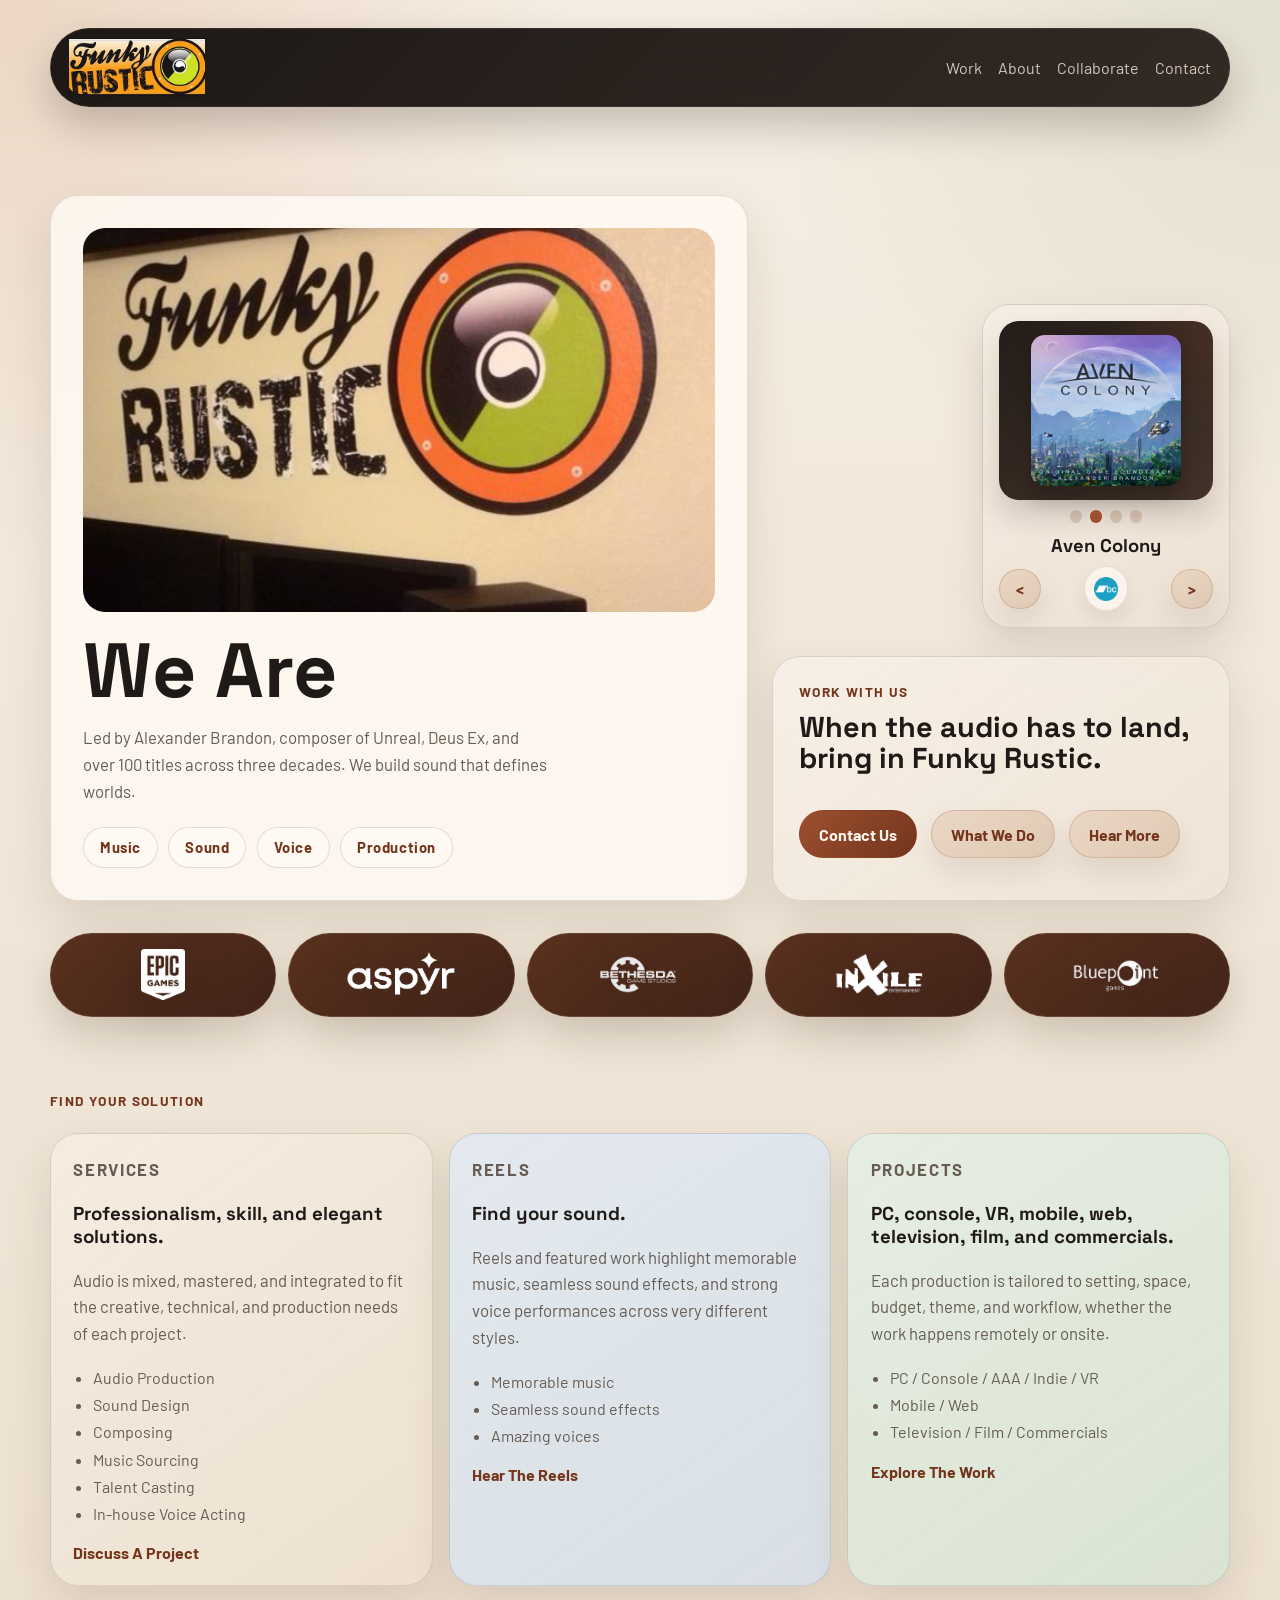
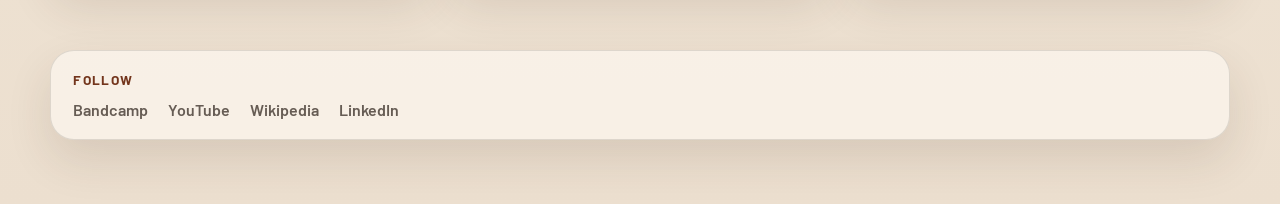
==== index.html @ f5f07263 "Fixes & 404 Page" ====
<!DOCTYPE html>
<html lang="en">
  <head>
    <meta charset="UTF-8" />
    <meta name="viewport" content="width=device-width, initial-scale=1.0" />
    <meta
      name="description"
      content="Funky Rustic provides music, voice over and sound design for video games, television, and film, with a track record of multi-million selling projects such as Unreal, Deus Ex, the Wasteland series and ground breaking VR titles such as Job Simulator, under the direction of CEO Alexander Brandon. Funky Rustic: Lasting Sound."
    />
    <meta property="og:title" content="Funky Rustic | Alex Brandon" />
    <meta
      property="og:description"
      content="Funky Rustic provides music, voice over and sound design for video games, television, and film, with a track record of multi-million selling projects such as Unreal, Deus Ex, the Wasteland series and ground breaking VR titles such as Job Simulator, under the direction of CEO Alexander Brandon. Funky Rustic: Lasting Sound."
    />
    <meta property="og:type" content="website" />
    <meta name="twitter:card" content="summary" />
    <meta name="twitter:title" content="Funky Rustic | Alex Brandon" />
    <meta
      name="twitter:description"
      content="Funky Rustic provides music, voice over and sound design for video games, television, and film, with a track record of multi-million selling projects such as Unreal, Deus Ex, the Wasteland series and ground breaking VR titles such as Job Simulator, under the direction of CEO Alexander Brandon. Funky Rustic: Lasting Sound."
    />
    <link rel="icon" type="image/png" href="assets/branding/FunkyRustic_Icon.png" />
    <title>Funky Rustic | Alex Brandon</title>
    <link rel="preconnect" href="https://fonts.googleapis.com" />
    <link rel="preconnect" href="https://fonts.gstatic.com" crossorigin />
    <link
      href="https://fonts.googleapis.com/css2?family=Barlow:opsz,wght@9..144,400;9..144,500;9..144,600;9..144,700&family=Space+Grotesk:wght@500;700&display=swap"
      rel="stylesheet"
    />
    <link rel="stylesheet" href="styles.css?v=20260329-1" />
  </head>
  <body>
    <div class="site-shell">
      <header class="site-header">
        <a class="brand" href="index.html" aria-label="Funky Rustic home">
          <img
            class="brand-mark"
            src="assets/branding/Funky Rustic_large_noborder2.png.avif"
            alt="Funky Rustic logo"
          />
        </a>
        <nav class="site-nav" aria-label="Primary">
          <a href="work.html">Work</a>
          <a href="about.html">About</a>
          <a href="collaborate.html">Collaborate</a>
          <a href="contact.html">Contact</a>
        </nav>
      </header>

      <main>
        <section class="hero hero-home">
          <div class="hero-copy">
            <img
              class="hero-intro-image"
              src="assets/AlexPhoto_StudioWallLogo.jpg"
              alt="Funky Rustic studio with logo on the wall"
            />
            <h1>
              We Are
              <span class="hero-cycle" aria-label="Sound, Music, Voice">
                <span class="hero-cycle-word hero-cycle-sound">Sound</span>
                <span class="hero-cycle-word hero-cycle-music">Music</span>
                <span class="hero-cycle-word hero-cycle-voice">Voice</span>
              </span>
            </h1>
            <p class="hero-text">
              Led by Alexander Brandon, composer of Unreal, Deus Ex, and over
              100 titles across three decades. We build sound that defines
              worlds.
            </p>
            <div class="hero-pill-row" aria-label="Core capabilities">
              <span class="hero-pill">Music</span>
              <span class="hero-pill">Sound</span>
              <span class="hero-pill">Voice</span>
              <span class="hero-pill">Production</span>
            </div>
          </div>

          <aside class="hero-side-column" aria-label="Work with Funky Rustic">
            <article class="hero-card album-carousel album-carousel-home" data-album-carousel>
              <div class="album-carousel-stage">
                <div class="album-slide is-active" data-album-slide>
                  <div class="album-widget-media">
                    <a
                      class="album-cover-shell"
                      href="#"
                      target="_blank"
                      rel="noreferrer"
                      aria-label="Open album on Bandcamp"
                      data-album-image-link
                    >
                      <img class="album-cover" src="" alt="" data-album-image />
                    </a>
                    <div class="album-dots" aria-label="Album positions" data-album-dots></div>
                  </div>
                  <div class="album-meta">
                    <h2 id="album-spotlight-title" data-album-title>Loading album...</h2>
                    <div class="album-carousel-actions">
                      <button class="button button-secondary album-carousel-nav" type="button" data-album-prev>
                        &lt;
                      </button>
                      <a
                        class="album-link-icon"
                        href="#"
                        target="_blank"
                        rel="noreferrer"
                        aria-label="Open album on Bandcamp"
                        title="Bandcamp"
                        data-album-link
                      >
                        <img src="assets/linklogos/bandcamp_circle_128.png" alt="" />
                      </a>
                      <button class="button button-secondary album-carousel-nav" type="button" data-album-next>
                        &gt;
                      </button>
                    </div>
                  </div>
                </div>
              </div>
              <p class="album-carousel-fallback" data-album-fallback hidden>
                Album spotlight is temporarily unavailable. Visit
                <a href="https://alexanderbrandon.bandcamp.com/" target="_blank" rel="noreferrer">Bandcamp</a>
                to hear more.
              </p>
              <noscript>
                <style>
                  .album-carousel-stage {
                    display: none;
                  }
                </style>
                <p class="album-carousel-fallback album-carousel-fallback-visible">
                  Album spotlight requires JavaScript. Visit
                  <a href="https://alexanderbrandon.bandcamp.com/" target="_blank" rel="noreferrer">Bandcamp</a>
                  to hear more.
                </p>
              </noscript>
            </article>

            <article class="hero-card hero-card-spotlight">
              <p class="card-label">Work With Us</p>
              <h2>When the audio has to land, bring in Funky Rustic.</h2>

              <div class="hero-actions hero-actions-top">
                <a class="button button-primary" href="contact.html">Contact Us</a>
                <a class="button button-secondary" href="collaborate.html">What We Do</a>
                <a class="button button-secondary" href="work.html">Hear More</a>
                <a class="button button-mobile-accent button-mobile-only" href="about.html">Meet Alex</a>
              </div>
            </article>
          </aside>
        </section>

        <section class="proof-section" aria-label="Selected company credits">
          <div class="proof-strip proof-strip-logos proof-strip-logos-selected">
            <a class="proof-logo-card" href="work.html#company-credits" aria-label="Epic related credits">
              <img class="proof-logo proof-logo-standard" src="assets/companylogos/logo_epic.png" alt="Epic Games logo" />
            </a>
            <a class="proof-logo-card" href="work.html#company-credits" aria-label="Aspyr related credits">
              <img class="proof-logo proof-logo-standard" src="assets/companylogos/logo_aspyr.png" alt="Aspyr logo" />
            </a>
            <a class="proof-logo-card" href="work.html#company-credits" aria-label="Bethesda related credits">
              <img class="proof-logo proof-logo-standard" src="assets/companylogos/logo_bethesda.avif" alt="Bethesda logo" />
            </a>
            <a class="proof-logo-card" href="work.html#company-credits" aria-label="inXile related credits">
              <img class="proof-logo proof-logo-compact" src="assets/companylogos/logo_inxile.png.avif" alt="inXile Entertainment logo" />
            </a>
            <a class="proof-logo-card" href="work.html#company-credits" aria-label="Bluepoint related credits">
              <img class="proof-logo proof-logo-wide" src="assets/companylogos/logo_bluepoint.png.avif" alt="Bluepoint Games logo" />
            </a>
          </div>
        </section>

        <section class="section path-section">
          <div class="section-heading">
            <p class="eyebrow">Find Your Solution</p>
          </div>

          <div class="path-grid">
            <article class="path-card path-card-home path-card-home-amber">
              <p class="path-label">Services</p>
              <h3>Professionalism, skill, and elegant solutions.</h3>
              <p>
                Audio is mixed, mastered, and integrated to fit the creative,
                technical, and production needs of each project.
              </p>
              <ul class="mini-list">
                <li>Audio Production</li>
                <li>Sound Design</li>
                <li>Composing</li>
                <li>Music Sourcing</li>
                <li>Talent Casting</li>
                <li>In-house Voice Acting</li>
              </ul>
              <a href="contact.html">Discuss A Project</a>
            </article>

            <article class="path-card path-card-home path-card-home-slate">
              <p class="path-label">Reels</p>
              <h3>Find your sound.</h3>
              <p>
                Reels and featured work highlight memorable music, seamless sound
                effects, and strong voice performances across very different styles.
              </p>
              <ul class="mini-list">
                <li>Memorable music</li>
                <li>Seamless sound effects</li>
                <li>Amazing voices</li>
              </ul>
              <a href="work.html">Hear The Reels</a>
            </article>

            <article class="path-card path-card-home path-card-home-olive">
              <p class="path-label">Projects</p>
              <h3>PC, console, VR, mobile, web, television, film, and commercials.</h3>
              <p>
                Each production is tailored to setting, space, budget, theme,
                and workflow, whether the work happens remotely or onsite.
              </p>
              <ul class="mini-list">
                <li>PC / Console / AAA / Indie / VR</li>
                <li>Mobile / Web</li>
                <li>Television / Film / Commercials</li>
              </ul>
              <a href="work.html">Explore The Work</a>
            </article>
          </div>
        </section>
      </main>

      <footer class="site-footer">
        <div class="footer-block">
          <p class="eyebrow">Follow</p>
          <div class="footer-links">
            <a href="https://alexanderbrandon.bandcamp.com/" target="_blank" rel="noreferrer">Bandcamp</a>
            <a href="https://www.youtube.com/@AlexCBrandon/videos" target="_blank" rel="noreferrer">YouTube</a>
            <a href="https://en.wikipedia.org/wiki/Alexander_Brandon" target="_blank" rel="noreferrer">Wikipedia</a>
            <a href="https://www.linkedin.com/in/alexander-brandon-b84272/" target="_blank" rel="noreferrer">LinkedIn</a>
          </div>
        </div>
      </footer>
    </div>
    <script src="script.js?v=20260329-1"></script>
  </body>
</html>
---- styles.css ----
:root {
  --bg: #f4ecdf;
  --surface: rgba(255, 250, 244, 0.8);
  --surface-strong: #fffaf4;
  --text: #1f1a17;
  --muted: #665c54;
  --accent: #9d4f2f;
  --accent-dark: #73351c;
  --line: rgba(31, 26, 23, 0.12);
  --shadow: 0 20px 45px rgba(68, 39, 24, 0.12);
}

* {
  box-sizing: border-box;
}

html {
  scroll-behavior: smooth;
}

body {
  margin: 0;
  font-family: "Barlow", sans-serif;
  color: var(--text);
  background:
    radial-gradient(circle at top left, rgba(199, 109, 59, 0.18), transparent 26%),
    radial-gradient(circle at top right, rgba(126, 146, 96, 0.15), transparent 24%),
    linear-gradient(180deg, #f5eee3 0%, #f0e6d7 52%, #ecdfcf 100%);
}

a {
  color: inherit;
  text-decoration: none;
}

button,
input,
select,
textarea {
  font: inherit;
}

.site-shell {
  width: min(1180px, calc(100% - 2rem));
  margin: 0 auto;
  padding: 1rem 0 4rem;
}

.site-header {
  position: sticky;
  top: 0;
  z-index: 10;
  display: flex;
  justify-content: space-between;
  align-items: center;
  gap: 1rem;
  padding: 0.55rem 1.1rem;
  margin-top: 0.75rem;
  border: 1px solid rgba(255, 244, 230, 0.08);
  border-radius: 999px;
  background:
    linear-gradient(135deg, rgba(20, 16, 14, 0.96), rgba(39, 29, 24, 0.94));
  backdrop-filter: blur(18px);
  box-shadow: 0 18px 40px rgba(22, 13, 9, 0.22);
}

.brand,
.hero h1,
.section-heading h2,
.path-card h3,
.info-card h3,
.work-card h3,
.hero-card h2 {
  font-family: "Space Grotesk", sans-serif;
}

.brand {
  display: inline-flex;
  align-items: center;
  justify-content: center;
  width: 8.5rem;
  height: 3.7rem;
  overflow: hidden;
}

.brand-mark {
  width: 100%;
  height: 100%;
  object-fit: contain;
  transform: scale(1.02);
  transform-origin: center;
  filter: drop-shadow(0 8px 16px rgba(0, 0, 0, 0.28));
}

.site-nav {
  display: flex;
  flex-wrap: wrap;
  gap: 1rem;
  color: rgba(255, 244, 230, 0.78);
}

.site-nav a:hover,
.path-card a:hover {
  color: #fff4e6;
}

.hero {
  display: grid;
  grid-template-columns: 1.45fr 0.95fr;
  gap: 1.5rem;
  padding: 5.5rem 0 2rem;
  align-items: end;
}

.hero-home {
  min-height: 68vh;
}

.hero-side-column {
  display: grid;
  gap: 1.75rem;
  align-content: start;
  justify-items: end;
}

.hero-copy,
.hero-card,
.info-card,
.path-card,
.work-card,
.quote-card,
.contact-card {
  border: 1px solid var(--line);
  border-radius: 28px;
  background: var(--surface);
  box-shadow: var(--shadow);
}

.hero-copy {
  padding: 2rem;
}

.hero-intro-image {
  display: block;
  width: 100%;
  height: 24rem;
  margin: 0 0 1.4rem;
  border-radius: 22px;
  object-fit: cover;
  object-position: center;
}

.eyebrow,
.card-label,
.path-label,
.work-type,
.quote-credit {
  margin: 0 0 0.75rem;
  color: var(--accent-dark);
  font-size: 0.85rem;
  font-weight: 700;
  letter-spacing: 0.1em;
  text-transform: uppercase;
}

.hero h1 {
  margin: 0;
  font-size: clamp(2.8rem, 6vw, 5.3rem);
  line-height: 0.96;
  max-width: 11ch;
}

.hero-cycle {
  position: relative;
  display: inline-block;
  min-width: 5.4ch;
  min-height: 0.9em;
  line-height: 0.9;
  vertical-align: -0.08em;
}

.hero-cycle-word {
  position: absolute;
  inset: 0;
  opacity: 0;
  animation: heroCycle 27s ease-in-out infinite;
}

.hero-cycle-sound {
  color: var(--accent-dark);
  animation-delay: 0s;
}

.hero-cycle-music {
  color: #346b9a;
  animation-delay: 9s;
}

.hero-cycle-voice {
  color: #4d7c57;
  animation-delay: 18s;
}

@keyframes heroCycle {
  0% {
    opacity: 0;
    transform: translateY(10%) scale(0.985);
  }

  14%,
  30% {
    opacity: 1;
    transform: translateY(0) scale(1);
  }

  40%,
  100% {
    opacity: 0;
    transform: translateY(-8%) scale(1.015);
  }
}

@media (prefers-reduced-motion: reduce) {
  .hero-cycle {
    min-width: 0;
    min-height: 0;
  }

  .hero-cycle-word {
    position: static;
    animation: none;
    opacity: 0;
    transform: none;
  }

  .hero-cycle-sound {
    opacity: 1;
  }

  .hero-cycle-music,
  .hero-cycle-voice {
    display: none;
  }

  .hero-cycle-sound {
    animation: none;
  }
}

.hero-text,
.section-text,
.info-card p,
.path-card p,
.work-card p,
.feature-copy p,
.stack-list p,
.contact-form label {
  color: var(--muted);
  font-size: 1.05rem;
  line-height: 1.6;
}

.hero-text {
  max-width: 40ch;
  margin: 1rem 0 0;
}

.hero-home .hero-text {
  max-width: 52ch;
}

.hero-actions {
  display: flex;
  flex-wrap: wrap;
  gap: 0.85rem;
  margin-top: 2rem;
}

.hero-actions-top {
  margin-top: 2.2rem;
  margin-bottom: 1rem;
}

.hero-pill-row {
  display: flex;
  flex-wrap: wrap;
  gap: 0.65rem;
  margin-top: 1.4rem;
}

.hero-pill {
  display: inline-flex;
  align-items: center;
  justify-content: center;
  min-height: 2.55rem;
  padding: 0.55rem 1rem;
  border: 1px solid rgba(115, 53, 28, 0.16);
  border-radius: 999px;
  background: rgba(255, 250, 244, 0.85);
  color: var(--accent-dark);
  font-size: 0.92rem;
  font-weight: 700;
  letter-spacing: 0.04em;
}

.button {
  display: inline-flex;
  align-items: center;
  justify-content: center;
  min-height: 3rem;
  padding: 0.75rem 1.2rem;
  border-radius: 999px;
  border: 1px solid transparent;
  font-weight: 700;
}

.button-primary {
  color: #fff7ef;
  background: linear-gradient(135deg, var(--accent) 0%, var(--accent-dark) 100%);
}

.button-secondary {
  border-color: rgba(115, 53, 28, 0.18);
  background: linear-gradient(145deg, rgba(233, 214, 195, 0.96), rgba(221, 198, 177, 0.92));
  color: var(--accent-dark);
  box-shadow: 0 14px 28px rgba(68, 39, 24, 0.1);
}

.button-secondary:hover {
  border-color: rgba(115, 53, 28, 0.26);
  background: linear-gradient(145deg, rgba(239, 221, 204, 0.98), rgba(227, 205, 185, 0.94));
}

.button-quiet {
  min-height: 2.35rem;
  padding: 0.45rem 0.8rem;
  border-color: rgba(115, 53, 28, 0.08);
  background: rgba(255, 250, 244, 0.44);
  color: rgba(115, 53, 28, 0.72);
  box-shadow: none;
}

.button-quiet:hover {
  border-color: rgba(115, 53, 28, 0.14);
  background: rgba(255, 250, 244, 0.68);
  color: var(--accent-dark);
}

.button-mobile-only {
  display: none;
}

.button-mobile-accent {
  border-color: rgba(77, 124, 87, 0.16);
  background: linear-gradient(145deg, rgba(224, 235, 226, 0.96), rgba(210, 226, 214, 0.92));
  color: #456d4e;
  box-shadow: 0 12px 24px rgba(56, 86, 61, 0.1);
}

.button-mobile-accent:hover {
  border-color: rgba(77, 124, 87, 0.26);
  background: linear-gradient(145deg, rgba(230, 240, 231, 0.98), rgba(217, 231, 220, 0.94));
}

.hero-card {
  padding: 1.6rem;
}

.hero-card-spotlight {
  background:
    linear-gradient(145deg, rgba(247, 239, 230, 0.96), rgba(239, 228, 214, 0.9));
}

.hero-card-spotlight p:not(.card-label) {
  color: var(--muted);
  line-height: 1.6;
}

.hero-card-spotlight h2 {
  margin-bottom: 2rem;
}

.hero-card h2 {
  margin: 0 0 1rem;
  font-size: 1.8rem;
  line-height: 1.1;
}

.mini-list {
  margin: 0;
  padding-left: 1.2rem;
  color: var(--muted);
  line-height: 1.7;
}

.proof-section {
  margin: 0 0 3.85rem;
}

.proof-heading {
  max-width: 42rem;
  margin-bottom: 1rem;
}

.proof-strip {
  display: grid;
  grid-template-columns: repeat(6, 1fr);
  gap: 0.75rem;
}

.proof-strip-logos {
  grid-template-columns: repeat(4, 1fr);
}

.proof-strip-logos-selected {
  grid-template-columns: repeat(5, minmax(0, 1fr));
}

.proof-strip a {
  margin: 0;
  padding: 0.95rem 0.75rem;
  border: 1px solid var(--line);
  border-radius: 999px;
  background: rgba(255, 250, 244, 0.56);
  color: var(--muted);
  text-align: center;
  font-weight: 600;
}

.proof-strip a:hover {
  color: var(--accent-dark);
  border-color: rgba(115, 53, 28, 0.24);
  background: rgba(255, 250, 244, 0.86);
}

.proof-strip-logos .proof-logo-card {
  display: flex;
  align-items: center;
  justify-content: center;
  min-height: 5.25rem;
  padding: 0.65rem 0.9rem;
  border: 1px solid rgba(255, 234, 215, 0.12);
  border-radius: 999px;
  background:
    linear-gradient(145deg, rgba(86, 44, 26, 0.98), rgba(58, 28, 17, 0.96));
  box-shadow: 0 18px 40px rgba(55, 27, 17, 0.18);
}

.proof-strip-logos .proof-logo-card:hover {
  border-color: rgba(255, 234, 215, 0.26);
  background:
    linear-gradient(145deg, rgba(103, 52, 31, 0.98), rgba(69, 33, 19, 0.97));
}

.proof-strip-logos .proof-logo {
  width: 100%;
  object-fit: contain;
  filter: drop-shadow(0 10px 24px rgba(0, 0, 0, 0.28));
  transition: transform 180ms ease;
}

.proof-strip-logos .proof-logo-card:hover .proof-logo {
  transform: scale(1.08);
}

.proof-strip-logos .proof-logo-standard {
  height: 3.2rem;
}

.proof-strip-logos .proof-logo-compact {
  height: 2.75rem;
}

.proof-strip-logos .proof-logo-wide {
  height: 2.85rem;
}

.proof-strip-logos .proof-logo-retro {
  transform: scale(0.9);
}

.section {
  padding: 2.25rem 0;
}

.path-section {
  padding-top: 0.85rem;
  padding-bottom: 3rem;
}

.page-hero {
  max-width: 48rem;
  padding: 5rem 0 1rem;
}

.page-hero h1 {
  margin: 0;
  font-family: "Space Grotesk", sans-serif;
  font-size: clamp(2.5rem, 5vw, 4.6rem);
  line-height: 0.98;
}

.error-page {
  padding-top: 4.25rem;
  padding-bottom: 2.5rem;
}

.error-layout {
  display: grid;
  grid-template-columns: minmax(0, 0.95fr) minmax(18rem, 0.9fr);
  gap: 1.5rem;
  align-items: center;
}

.error-copy-card,
.error-figure {
  border: 1px solid var(--line);
  border-radius: 28px;
  box-shadow: var(--shadow);
}

.error-copy-card {
  padding: 2rem;
  background:
    radial-gradient(circle at top right, rgba(157, 79, 47, 0.12), transparent 34%),
    linear-gradient(145deg, rgba(249, 241, 232, 0.96), rgba(241, 230, 216, 0.92));
}

.error-copy-card h1 {
  margin: 0;
  font-family: "Space Grotesk", sans-serif;
  font-size: clamp(2.6rem, 5vw, 4.8rem);
  line-height: 0.96;
  max-width: 10ch;
}

.error-copy-card .section-text {
  max-width: 34rem;
  margin-top: 1rem;
}

.error-figure {
  margin: 0;
  overflow: hidden;
  background:
    linear-gradient(145deg, rgba(234, 225, 214, 0.95), rgba(223, 212, 198, 0.9));
}

.error-image {
  display: block;
  width: 100%;
  min-height: 32rem;
  object-fit: cover;
  object-position: center;
}

.error-caption {
  padding: 1rem 1.2rem 1.25rem;
  color: var(--accent-dark);
  font-family: "Space Grotesk", sans-serif;
  font-size: 1.2rem;
  font-weight: 700;
  line-height: 1.2;
}

.page-actions {
  margin-top: 1.5rem;
}

.work-page-hero {
  padding-top: 2.4rem;
}

.about-letter-wrap {
  padding-bottom: 0.75rem;
}

.about-letter {
  width: min(100%, 46rem);
  margin: 0 auto;
  padding: 1.4rem 1.8rem;
  border: 1px solid rgba(115, 53, 28, 0.12);
  border-radius: 24px;
  background:
    linear-gradient(145deg, rgba(245, 238, 223, 0.98), rgba(237, 227, 212, 0.94));
  box-shadow: 0 18px 32px rgba(68, 39, 24, 0.1);
}

.about-letter-avatar {
  display: none;
}

.about-letter-copy {
  margin: 0.4rem 0 0;
  color: var(--muted);
  font-size: 1.05rem;
  line-height: 1.75;
}

.section-heading {
  max-width: 60rem;
  margin-bottom: 1.5rem;
}

.section-heading-split {
  max-width: none;
  display: flex;
  align-items: end;
  justify-content: space-between;
  gap: 1rem;
}

.section-heading h2,
.feature-copy h2,
.two-column h2 {
  margin: 0;
  font-size: clamp(2rem, 4vw, 3.2rem);
  line-height: 1.05;
}

.card-grid,
.path-grid,
.work-grid {
  display: grid;
  gap: 1rem;
}

.card-grid {
  grid-template-columns: repeat(3, 1fr);
}

.path-grid {
  grid-template-columns: repeat(3, 1fr);
}

.info-card,
.path-card,
.work-card {
  padding: 1.4rem;
}

.path-card-home {
  background: linear-gradient(145deg, rgba(250, 242, 233, 0.96), rgba(242, 232, 220, 0.9));
}

.path-card-home-amber {
  background: linear-gradient(145deg, rgba(245, 236, 224, 0.96), rgba(237, 224, 207, 0.9));
}

.path-card-home-slate {
  background: linear-gradient(145deg, rgba(226, 233, 239, 0.96), rgba(214, 223, 231, 0.9));
}

.path-card-home-olive {
  background: linear-gradient(145deg, rgba(229, 237, 226, 0.96), rgba(216, 228, 211, 0.9));
}

.collaborate-card {
  display: block;
  overflow: hidden;
  background: linear-gradient(145deg, rgba(255, 249, 241, 0.94), rgba(247, 238, 227, 0.88));
  transition:
    transform 180ms ease,
    box-shadow 180ms ease,
    border-color 180ms ease;
}

.collaborate-card-amber {
  background: linear-gradient(145deg, rgba(245, 236, 224, 0.96), rgba(237, 224, 207, 0.9));
}

.collaborate-card-slate {
  background: linear-gradient(145deg, rgba(225, 233, 239, 0.96), rgba(212, 223, 231, 0.9));
}

.collaborate-card-olive {
  background: linear-gradient(145deg, rgba(229, 237, 226, 0.96), rgba(216, 228, 211, 0.9));
}

.collaborate-card-clay {
  background: linear-gradient(145deg, rgba(241, 231, 223, 0.96), rgba(232, 217, 206, 0.9));
}

.collaborate-card-image {
  display: block;
  width: calc(100% + 2.8rem);
  height: 10.5rem;
  margin: -1.4rem -1.4rem 1rem;
  object-fit: cover;
  object-position: center;
  transition: transform 240ms ease;
}

.collaborate-card:hover {
  transform: translateY(-3px);
  border-color: rgba(115, 53, 28, 0.2);
  box-shadow: 0 24px 42px rgba(68, 39, 24, 0.16);
}

.collaborate-card:hover .collaborate-card-image {
  transform: scale(1.06);
}

.path-card a {
  display: inline-block;
  margin-top: 1rem;
  color: var(--accent-dark);
  font-weight: 700;
}

.tabs {
  display: flex;
  flex-wrap: wrap;
  gap: 0.65rem;
  margin-bottom: 1.2rem;
}

.tab-button {
  padding: 0.75rem 1rem;
  border: 1px solid var(--line);
  border-radius: 999px;
  background: rgba(255, 250, 244, 0.56);
  color: var(--muted);
  cursor: pointer;
}

.tab-button.is-active {
  color: #fff7ef;
  border-color: transparent;
  background: linear-gradient(135deg, var(--accent) 0%, var(--accent-dark) 100%);
}

.work-grid {
  grid-template-columns: repeat(3, 1fr);
}

.work-grid-credits {
  margin-bottom: 1.5rem;
}

.company-section-heading {
  margin-top: 2.75rem;
  scroll-margin-top: 7rem;
}

.album-carousel {
  width: min(100%, 15.5rem);
  padding: 1rem;
  background:
    linear-gradient(145deg, rgba(245, 237, 227, 0.98), rgba(236, 225, 211, 0.92));
}

.album-carousel-home {
  margin-top: 0;
}

.album-carousel-fallback {
  margin: 0;
  color: var(--muted);
  font-size: 0.95rem;
  line-height: 1.5;
  text-align: center;
}

.album-carousel-fallback a {
  color: var(--accent-dark);
  font-weight: 700;
}

.album-carousel-fallback-visible {
  display: block;
}

.album-carousel.is-unavailable .album-carousel-stage {
  display: none;
}

.album-carousel-actions {
  display: grid;
  grid-template-columns: 1fr auto 1fr;
  align-items: center;
  margin-top: 0;
}

.album-carousel-nav {
  min-width: 2.6rem;
  min-height: 2.5rem;
  padding: 0.55rem 0.8rem;
}

.album-carousel-actions [data-album-prev] {
  justify-self: start;
}

.album-carousel-actions [data-album-next] {
  justify-self: end;
}

.album-carousel-stage {
  display: flex;
  align-items: stretch;
}

.album-slide {
  display: grid;
  gap: 0.8rem;
  width: 100%;
  opacity: 0.7;
  transform: translateX(0.7rem);
  transition:
    opacity 220ms ease,
    transform 220ms ease;
}

.album-slide.is-active {
  opacity: 1;
  transform: translateX(0);
}

.album-widget-media {
  display: grid;
  justify-items: center;
  gap: 0.65rem;
}

.album-cover-shell {
  display: flex;
  align-items: center;
  justify-content: center;
  width: 100%;
  min-height: 11.2rem;
  padding: 0.7rem;
  border-radius: 20px;
  background:
    radial-gradient(circle at top right, rgba(157, 79, 47, 0.18), transparent 38%),
    linear-gradient(145deg, rgba(32, 24, 20, 0.98), rgba(59, 43, 34, 0.96));
  box-shadow: 0 16px 28px rgba(30, 19, 13, 0.16);
  transition:
    transform 200ms ease,
    box-shadow 200ms ease;
}

.album-cover-shell:hover {
  transform: translateY(-2px);
  box-shadow: 0 22px 34px rgba(30, 19, 13, 0.2);
}

.album-cover-shell:hover .album-cover {
  transform: scale(1.05);
}

.album-cover {
  display: block;
  width: 100%;
  max-width: 9.4rem;
  max-height: 9.4rem;
  object-fit: cover;
  border-radius: 14px;
  box-shadow: 0 12px 20px rgba(0, 0, 0, 0.24);
  transition: transform 200ms ease;
}

.album-meta {
  display: grid;
  gap: 0.65rem;
  text-align: center;
}

.album-meta h2 {
  margin: 0;
  font-size: clamp(0.98rem, 1.5vw, 1.15rem);
  line-height: 1.08;
  text-align: center;
}

.album-link-icon {
  display: inline-flex;
  align-items: center;
  justify-content: center;
  width: 2.8rem;
  height: 2.8rem;
  border: 1px solid rgba(115, 53, 28, 0.12);
  border-radius: 999px;
  background: rgba(255, 250, 244, 0.72);
  box-shadow: 0 10px 18px rgba(68, 39, 24, 0.08);
  transition:
    transform 180ms ease,
    box-shadow 180ms ease,
    border-color 180ms ease,
    background 180ms ease;
}

.album-link-icon:hover {
  transform: translateY(-1px) scale(1.04);
  border-color: rgba(115, 53, 28, 0.22);
  background: rgba(255, 250, 244, 0.92);
  box-shadow: 0 14px 24px rgba(68, 39, 24, 0.14);
}

.album-link-icon img {
  display: block;
  width: 1.5rem;
  height: 1.5rem;
  object-fit: contain;
}

.album-dots {
  display: flex;
  flex-wrap: nowrap;
  justify-content: center;
  gap: 0.45rem;
  margin-top: 0;
}

.album-dot {
  width: 0.8rem;
  height: 0.8rem;
  padding: 0;
  border: 0;
  border-radius: 999px;
  background: rgba(115, 53, 28, 0.18);
  cursor: pointer;
}

.album-dot.is-active {
  background: var(--accent);
}

.company-grid {
  margin-bottom: 1.5rem;
}

.company-card {
  display: grid;
  gap: 1rem;
  align-content: start;
  background:
    linear-gradient(145deg, rgba(19, 15, 13, 0.98), rgba(37, 28, 23, 0.95));
  color: #fff4e6;
}

.company-card p {
  color: rgba(255, 244, 230, 0.74);
}

.company-logo {
  width: 100%;
  height: 2.8rem;
  object-fit: contain;
  object-position: left center;
}

.company-wordmark {
  margin: 0;
  font-family: "Space Grotesk", sans-serif;
  font-size: 1.9rem;
  font-weight: 700;
  line-height: 1;
  letter-spacing: 0.02em;
  color: #fff4e6;
}

.company-credit-list {
  display: grid;
  gap: 0.9rem;
  margin: 0;
  padding: 0;
  list-style: none;
}

.company-card .company-credit-list a {
  color: #fff4e6;
  font-weight: 700;
}

.company-credit-row {
  display: grid;
  grid-template-columns: minmax(0, 1fr) 2.8rem;
  gap: 0.85rem;
  align-items: center;
}

.company-credit-copy {
  min-width: 0;
}

.company-link-stack {
  display: inline-flex;
  flex-wrap: nowrap;
  align-items: center;
  gap: 0.4rem;
  justify-content: flex-end;
  min-width: 0;
}

.company-link-stack .company-link-icon {
  width: 2.1rem;
  height: 2.1rem;
  flex: 0 0 auto;
}

.company-link-stack .company-link-icon img {
  width: 1.2rem;
  height: 1.2rem;
}

.company-card .company-credit-list a:hover {
  color: #ffd8b7;
}

.company-link-icon {
  display: inline-flex;
  align-items: center;
  justify-content: center;
  width: 2.8rem;
  height: 2.8rem;
  align-self: stretch;
  border-radius: 999px;
  border: 1px solid rgba(255, 244, 230, 0.18);
  background: rgba(255, 244, 230, 0.08);
  box-shadow: 0 8px 18px rgba(0, 0, 0, 0.2);
  transition:
    transform 180ms ease,
    border-color 180ms ease,
    background 180ms ease,
    box-shadow 180ms ease;
}

.company-link-icon img {
  display: block;
  width: 1.7rem;
  height: 1.7rem;
  object-fit: contain;
}

.company-card .company-link-icon:hover {
  transform: translateY(-1px) scale(1.05);
  border-color: rgba(255, 216, 183, 0.46);
  background: rgba(255, 244, 230, 0.16);
  box-shadow: 0 14px 24px rgba(0, 0, 0, 0.24);
}


.company-credit-role,
.company-credit-note {
  display: block;
  margin-top: 0.2rem;
  color: rgba(255, 244, 230, 0.72);
  line-height: 1.5;
}

.archive-band {
  align-items: stretch;
}

.archive-intro,
.archive-note {
  height: 100%;
}

.archive-table-shell {
  overflow-x: auto;
  border: 1px solid var(--line);
  border-radius: 28px;
  background: rgba(255, 250, 244, 0.82);
  box-shadow: var(--shadow);
}

.archive-table {
  width: 100%;
  border-collapse: collapse;
  min-width: 760px;
}

.archive-table th,
.archive-table td {
  padding: 1rem 1.15rem;
  text-align: left;
  border-bottom: 1px solid rgba(31, 26, 23, 0.08);
}

.archive-table th {
  position: sticky;
  top: 0;
  background: rgba(255, 247, 239, 0.96);
}

.archive-table td {
  color: var(--muted);
}

.archive-table tbody tr:hover {
  background: rgba(157, 79, 47, 0.05);
}

.about-metric-pills {
  display: flex;
  flex-direction: column;
  align-items: flex-end;
  gap: 0.85rem;
  margin-top: 1.4rem;
}

.about-metric-pill {
  display: flex;
  align-items: center;
  justify-content: space-between;
  gap: 1rem;
  width: min(100%, 22rem);
  padding: 0.75rem 1rem;
  border: 1px solid rgba(115, 53, 28, 0.14);
  border-radius: 999px;
  background:
    linear-gradient(145deg, rgba(255, 250, 244, 0.95), rgba(246, 235, 220, 0.92));
  box-shadow: 0 14px 28px rgba(68, 39, 24, 0.1);
  transition:
    transform 180ms ease,
    box-shadow 180ms ease,
    border-color 180ms ease;
}

.about-metric-number,
.about-metric-text {
  margin: 0;
  font-family: "Space Grotesk", sans-serif;
}

.about-metric-number {
  color: var(--accent-dark);
  font-size: clamp(2rem, 4vw, 3.2rem);
  font-weight: 700;
  line-height: 1;
}

.about-metric-text {
  color: var(--text);
  font-size: 1rem;
  font-weight: 700;
  letter-spacing: 0.04em;
  text-transform: uppercase;
}

.about-metric-pill:hover {
  transform: translateY(-2px);
  border-color: rgba(115, 53, 28, 0.24);
  box-shadow: 0 18px 34px rgba(68, 39, 24, 0.16);
}

.about-highlights-card {
  padding: 1.6rem;
  margin-bottom: 1.5rem;
  background:
    linear-gradient(145deg, rgba(250, 243, 233, 0.98), rgba(241, 231, 216, 0.94));
}

.about-highlights-top {
  max-width: 54rem;
}

.about-highlights-top h2 {
  margin: 0;
  font-size: clamp(1.55rem, 3vw, 2.35rem);
  line-height: 1.08;
  max-width: 24ch;
}

.about-credentials-list {
  display: grid;
  gap: 0.65rem;
  color: var(--muted);
}

.about-credential-link {
  display: inline-grid;
  gap: 0.45rem;
  width: fit-content;
  max-width: 100%;
  color: var(--muted);
}

.about-credential-link:hover {
  color: var(--accent-dark);
}

.about-credential-logo {
  display: block;
  width: auto;
  height: 2.5rem;
  object-fit: contain;
  flex: 0 0 auto;
}

.about-highlights-bottom {
  display: grid;
  grid-template-columns: minmax(0, 1fr) auto;
  gap: 2rem;
  align-items: start;
  margin-top: 1.4rem;
}

.about-credits-grid {
  margin-top: 0;
}

.testimonial-grid {
  grid-template-columns: repeat(3, 1fr);
}

.testimonial-card {
  position: relative;
  overflow: hidden;
  padding: 1.6rem 1.5rem 1.45rem 1.9rem;
  background:
    linear-gradient(145deg, rgba(213, 230, 243, 0.96), rgba(192, 216, 235, 0.92));
  border: 1px solid rgba(52, 107, 154, 0.2);
}

.testimonial-card::before {
  content: "\"";
  position: absolute;
  left: 1rem;
  top: 0.75rem;
  color: rgba(52, 107, 154, 0.42);
  font-family: "Space Grotesk", sans-serif;
  font-size: 3rem;
  font-weight: 700;
  line-height: 1;
}

.testimonial-grid .testimonial-card:nth-child(2) {
  background:
    linear-gradient(145deg, rgba(226, 239, 228, 0.96), rgba(207, 227, 211, 0.92));
  border-color: rgba(77, 124, 87, 0.2);
}

.testimonial-grid .testimonial-card:nth-child(3) {
  background:
    linear-gradient(145deg, rgba(239, 230, 220, 0.96), rgba(229, 214, 201, 0.92));
  border-color: rgba(157, 79, 47, 0.2);
}

.testimonial-grid .testimonial-card:nth-child(2)::before {
  color: rgba(77, 124, 87, 0.38);
}

.testimonial-grid .testimonial-card:nth-child(3)::before {
  color: rgba(157, 79, 47, 0.36);
}

.testimonial-card .quote {
  margin: 0 0 1.05rem;
  padding-left: 1.35rem;
  font-size: 0.94rem;
  line-height: 1.72;
  color: rgba(31, 26, 23, 0.84);
}

.testimonial-card .quote-credit {
  margin: 0;
  padding-left: 1.35rem;
  color: rgba(31, 26, 23, 0.68);
}

.partner-grid {
  grid-template-columns: repeat(2, minmax(0, 1fr));
}

.partner-card {
  display: flex;
  align-items: center;
  justify-content: flex-start;
  gap: 1.35rem;
  min-height: 9.5rem;
  padding: 1.6rem;
  background:
    linear-gradient(145deg, rgba(247, 239, 229, 0.96), rgba(239, 229, 216, 0.92));
  transition:
    transform 180ms ease,
    box-shadow 180ms ease,
    border-color 180ms ease;
}

.partner-card:hover {
  transform: translateY(-2px);
  border-color: rgba(115, 53, 28, 0.22);
  box-shadow: 0 18px 34px rgba(68, 39, 24, 0.16);
}

.partner-logo {
  display: block;
  width: auto;
  max-width: 100%;
  height: auto;
  max-height: 3.6rem;
  object-fit: contain;
}

.partner-logo-wrap {
  display: flex;
  align-items: center;
  justify-content: center;
  flex: 0 0 auto;
}

.partner-logo-li-ortega {
  max-height: 3.9rem;
}

.partner-logo-unlock {
  max-height: 3.2rem;
}

.partner-copy {
  display: grid;
  gap: 0.45rem;
}

.partner-name {
  margin: 0;
  font-family: "Space Grotesk", sans-serif;
  font-size: 1.1rem;
  line-height: 1.1;
}

.partner-text {
  margin: 0;
  color: var(--muted);
  font-size: 0.97rem;
  line-height: 1.55;
}

.about-endcap {
  padding-top: 0.5rem;
}

.about-endcap-block {
  display: grid;
  justify-items: start;
  gap: 0.85rem;
}

.about-endcap-block .section-text {
  margin: 0;
}

.sort-button {
  display: inline-flex;
  align-items: center;
  gap: 0.35rem;
  padding: 0;
  border: 0;
  background: transparent;
  color: var(--accent-dark);
  font-size: 0.82rem;
  font-weight: 700;
  letter-spacing: 0.08em;
  text-transform: uppercase;
  cursor: pointer;
}

.sort-button::after {
  content: "↕";
  font-size: 0.8rem;
  opacity: 0.45;
}

.sort-button.is-active::after {
  content: "↑";
  opacity: 1;
}

.sort-button[data-sort-direction="desc"].is-active::after {
  content: "↓";
}

.work-card-featured {
  background:
    linear-gradient(145deg, rgba(157, 79, 47, 0.95), rgba(115, 53, 28, 0.9)),
    var(--surface);
  color: #fff7ef;
}

.work-card-featured p,
.work-card-featured .work-type {
  color: rgba(255, 247, 239, 0.88);
}

.feature-band {
  display: grid;
  grid-template-columns: 1.45fr 0.55fr;
  gap: 1rem;
  align-items: stretch;
}

.feature-band.about-media-band {
  grid-template-columns: 13rem minmax(0, 1fr);
}

.about-portrait-card {
  display: flex;
  align-items: center;
  justify-content: center;
  min-height: 100%;
  width: 13rem;
  max-width: 13rem;
  padding: 1.15rem;
  background:
    linear-gradient(145deg, rgba(30, 23, 19, 0.98), rgba(53, 39, 31, 0.96));
  justify-self: start;
}

.about-portrait-image {
  width: 100%;
  min-height: 12rem;
  max-height: 18rem;
  border-radius: 18px;
  object-position: center top;
}

.about-video-card {
  padding: 1rem;
  width: 100%;
  justify-self: stretch;
}

.about-video-card .video-frame {
  padding-top: 56.25%;
}

.reel-band {
  margin-bottom: 2rem;
}

.reel-card {
  padding: 1rem;
}

.video-frame {
  position: relative;
  width: 100%;
  padding-top: 56.25%;
  overflow: hidden;
  border-radius: 22px;
  background: #120d0a;
}

.video-frame iframe {
  position: absolute;
  inset: 0;
  width: 100%;
  height: 100%;
  border: 0;
}

.reel-logo-list {
  display: grid;
  gap: 0.75rem;
  margin-top: 0.1rem;
  justify-items: center;
}

.secondary-reel-band {
  align-items: stretch;
}

.secondary-reel-links {
  display: grid;
  gap: 0.75rem;
}

.secondary-reel-link {
  display: grid;
  gap: 0.18rem;
  padding: 0.8rem 0.9rem;
  border: 1px solid rgba(31, 26, 23, 0.08);
  border-radius: 18px;
  background: rgba(255, 250, 244, 0.72);
  transition:
    transform 180ms ease,
    box-shadow 180ms ease,
    border-color 180ms ease;
}

.secondary-reel-link:hover {
  transform: translateY(-2px);
  border-color: rgba(115, 53, 28, 0.18);
  box-shadow: 0 14px 28px rgba(68, 39, 24, 0.12);
}

.secondary-reel-link strong {
  font-family: "Space Grotesk", sans-serif;
  font-size: 1rem;
  line-height: 1.1;
}

.secondary-reel-link span {
  color: var(--muted);
  font-size: 0.94rem;
  line-height: 1.5;
}

.reel-logo-link {
  display: inline-flex;
  align-items: center;
  justify-content: center;
  width: fit-content;
  max-width: 100%;
  overflow: hidden;
  border-radius: 14px;
  border: 1px solid rgba(31, 26, 23, 0.08);
  background: rgba(255, 250, 244, 0.86);
  box-shadow: 0 10px 18px rgba(68, 39, 24, 0.08);
  padding: 0.45rem;
  transition:
    transform 180ms ease,
    box-shadow 180ms ease,
    border-color 180ms ease;
}

.reel-logo-link:hover {
  transform: scale(1.02);
  border-color: rgba(115, 53, 28, 0.22);
  box-shadow: 0 18px 32px rgba(68, 39, 24, 0.18);
}

.reel-logo-image {
  display: block;
  width: auto;
  max-width: 100%;
  height: auto;
  margin: 0 auto;
  object-fit: contain;
}

.quote-card {
  display: flex;
  flex-direction: column;
  justify-content: center;
  padding: 1.6rem;
  background:
    radial-gradient(circle at top right, rgba(157, 79, 47, 0.2), transparent 34%),
    rgba(255, 250, 244, 0.84);
}

.portrait-card {
  padding: 0;
  overflow: hidden;
  min-height: 100%;
}

.portrait-image {
  display: block;
  width: 100%;
  height: 100%;
  min-height: 24rem;
  object-fit: cover;
}

.quote {
  margin: 0 0 1rem;
  font-family: "Space Grotesk", sans-serif;
  font-size: 1.6rem;
  line-height: 1.2;
}

.two-column {
  display: grid;
  grid-template-columns: 0.9fr 1.1fr;
  gap: 2rem;
  align-items: start;
}

.stack-list {
  display: grid;
  gap: 1rem;
}

.contact-card {
  padding: 2rem;
}

.site-footer {
  display: grid;
  grid-template-columns: 1fr;
  gap: 1rem;
  padding: 1rem 0 0;
}

.footer-block {
  padding: 1.25rem 1.4rem;
  border: 1px solid var(--line);
  border-radius: 24px;
  background: rgba(255, 250, 244, 0.62);
  box-shadow: var(--shadow);
}

.footer-links {
  display: flex;
  flex-wrap: wrap;
  gap: 0.9rem 1.25rem;
}

.footer-links a {
  color: var(--muted);
  font-weight: 600;
}

.footer-links a:hover {
  color: var(--accent-dark);
}

.contact-form {
  display: grid;
  grid-template-columns: repeat(2, 1fr);
  gap: 1rem;
}

.contact-form label {
  display: grid;
  gap: 0.5rem;
  font-weight: 600;
}

.contact-form label:last-of-type {
  grid-column: 1 / -1;
}

.contact-form textarea {
  min-height: 14rem;
  resize: vertical;
}

.contact-form input,
.contact-form select,
.contact-form textarea {
  width: 100%;
  border: 1px solid var(--line);
  border-radius: 16px;
  padding: 0.9rem 1rem;
  background: rgba(255, 255, 255, 0.56);
  color: var(--text);
}

.contact-form button {
  width: fit-content;
}

@media (max-width: 960px) {
  .hero,
  .feature-band,
  .two-column,
  .card-grid,
  .path-grid,
  .work-grid,
  .contact-form,
  .proof-strip,
  .site-footer {
    grid-template-columns: 1fr;
  }

  .proof-strip-logos-selected {
    grid-template-columns: 1fr;
  }

  .hero-side-column {
    display: contents;
  }

  .hero {
    padding-top: 3rem;
  }

  .about-highlights-top {
    max-width: 100%;
  }

  .about-highlights-bottom {
    grid-template-columns: 1fr;
  }

  .section-heading-split {
    align-items: start;
    flex-direction: column;
  }

  .site-header {
    border-radius: 28px;
    align-items: flex-start;
    flex-direction: column;
  }

  .hero h1 {
    max-width: 12ch;
  }
}

@media (max-width: 640px) {
  .site-shell {
    width: min(100% - 1rem, 100%);
  }

  .hero-copy,
  .hero-card,
  .info-card,
  .path-card,
  .work-card,
  .quote-card,
  .contact-card {
    border-radius: 22px;
  }

  .hero h1,
  .section-heading h2,
  .feature-copy h2,
  .two-column h2 {
    font-size: 2.1rem;
  }

  .hero-text,
  .section-text,
  .info-card p,
  .path-card p,
  .work-card p,
  .feature-copy p,
  .stack-list p,
  .contact-form label {
    font-size: 1rem;
  }

  .contact-form {
    grid-template-columns: 1fr;
  }

  .error-layout {
    grid-template-columns: 1fr;
  }

  .error-image {
    min-height: 22rem;
  }

  .brand {
    align-self: flex-start;
  }

  .brand-mark {
    transform: scale(0.98);
  }

  .portrait-image {
    min-height: 18rem;
  }

  .about-letter {
    display: grid;
    grid-template-columns: 5.25rem minmax(0, 1fr);
    gap: 1rem;
    align-items: start;
    padding: 1rem 1.1rem;
  }

  .about-letter-avatar {
    display: block;
    width: 100%;
    aspect-ratio: 1 / 1;
    border-radius: 18px;
    object-fit: cover;
    object-position: center top;
    box-shadow: 0 12px 24px rgba(68, 39, 24, 0.14);
  }

  .about-letter-body {
    min-width: 0;
  }

  .about-letter .eyebrow {
    margin-bottom: 0.45rem;
  }

  .about-media-band .about-portrait-card {
    display: none;
  }

  .feature-band.about-media-band {
    grid-template-columns: 1fr;
  }

  .about-video-card {
    width: 100%;
    padding: 0.85rem;
  }

  .about-video-card .video-frame {
    padding-top: 56.25%;
  }

  .reel-band .reel-note,
  .secondary-reel-band .reel-note {
    display: none;
  }

  .album-carousel-home {
    display: none;
  }

  .hero-pill-row {
    display: none;
  }

  .button-mobile-only {
    display: inline-flex;
  }
}
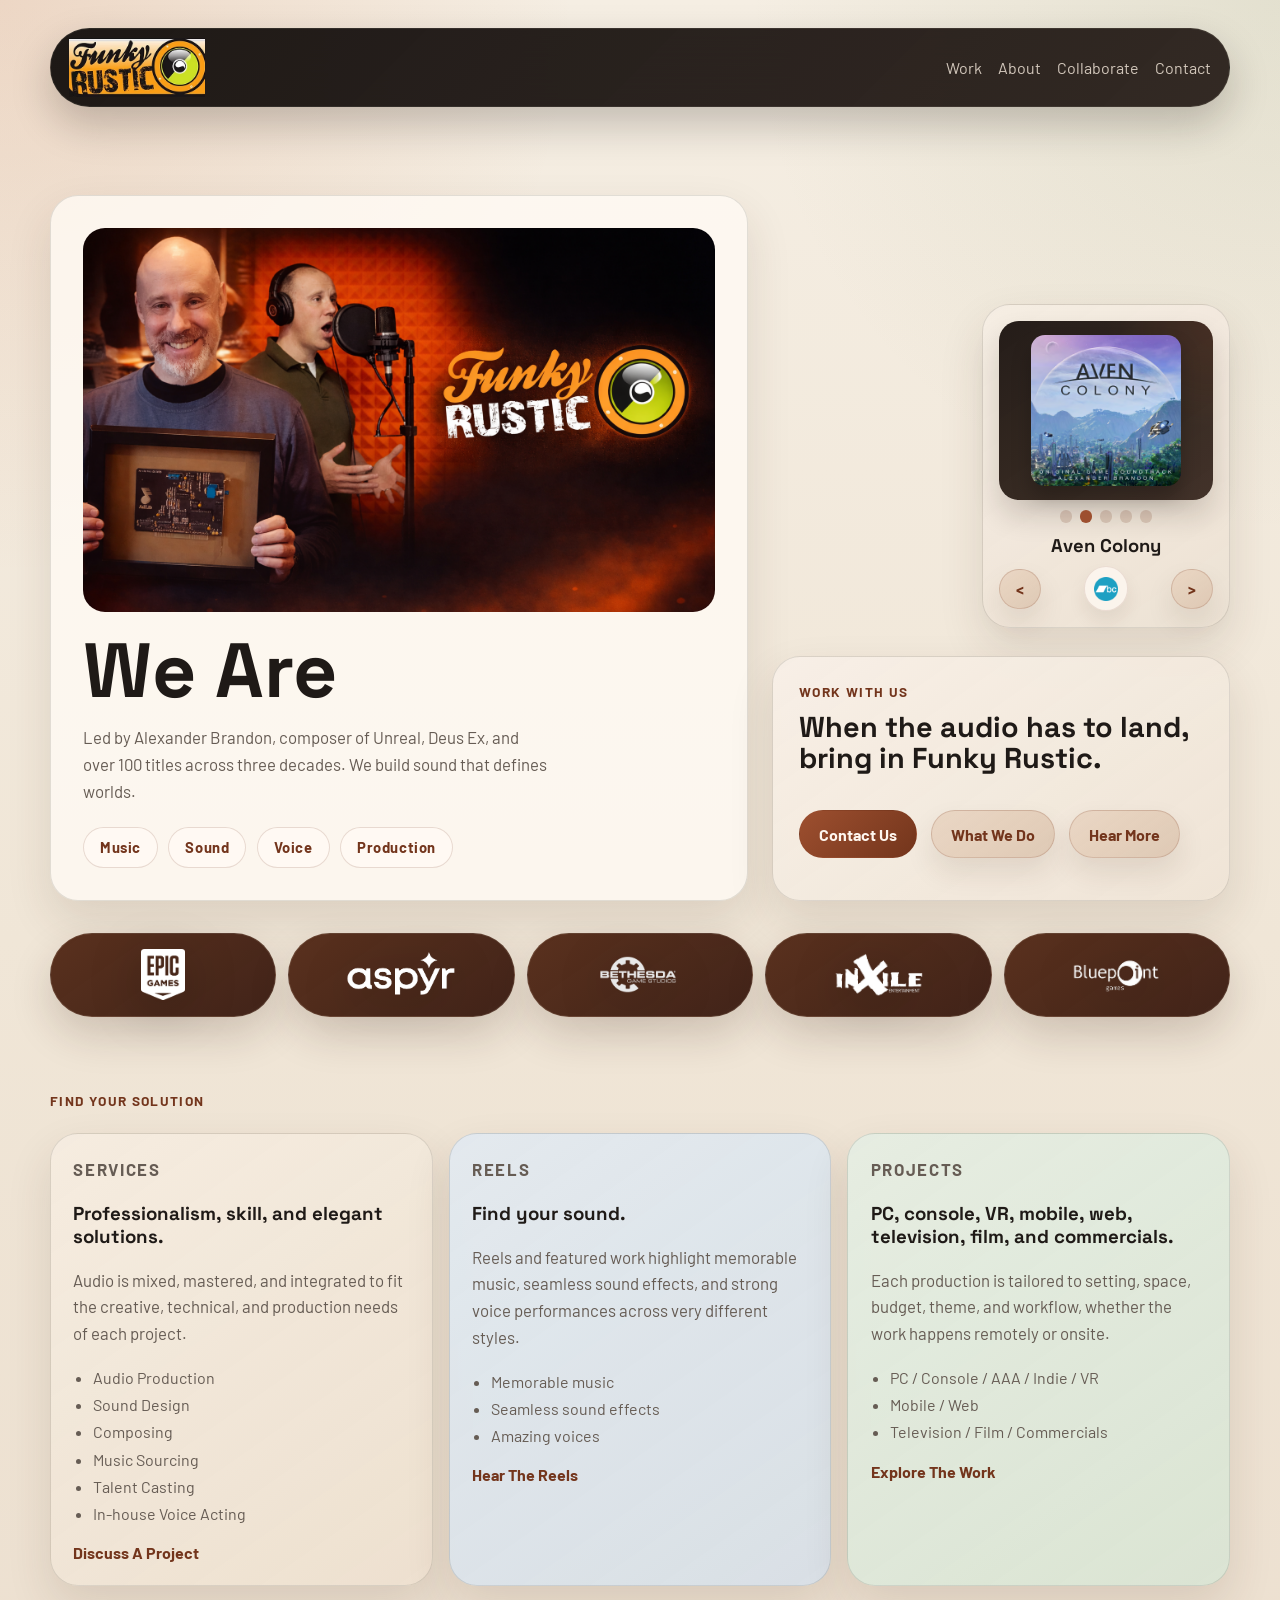
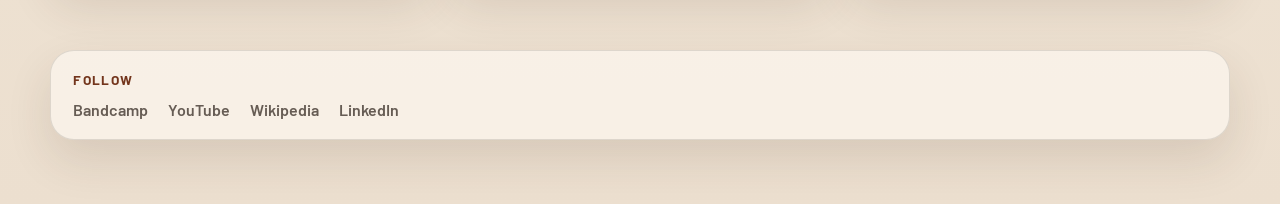
==== commit 4b8cf084: "Brand Image Updates - Image that shows when we link to site. - New montage front page image." ====
--- a/index.html
+++ b/index.html
@@ -12,12 +12,21 @@
       property="og:description"
       content="Funky Rustic provides music, voice over and sound design for video games, television, and film, with a track record of multi-million selling projects such as Unreal, Deus Ex, the Wasteland series and ground breaking VR titles such as Job Simulator, under the direction of CEO Alexander Brandon. Funky Rustic: Lasting Sound."
     />
+    <meta property="og:url" content="https://felixdraconis.github.io/funkyrustic/index.html" />
+    <meta
+      property="og:image"
+      content="https://felixdraconis.github.io/funkyrustic/assets/branding/FunkyRustic_Montage.png"
+    />
     <meta property="og:type" content="website" />
-    <meta name="twitter:card" content="summary" />
+    <meta name="twitter:card" content="summary_large_image" />
     <meta name="twitter:title" content="Funky Rustic | Alex Brandon" />
     <meta
       name="twitter:description"
       content="Funky Rustic provides music, voice over and sound design for video games, television, and film, with a track record of multi-million selling projects such as Unreal, Deus Ex, the Wasteland series and ground breaking VR titles such as Job Simulator, under the direction of CEO Alexander Brandon. Funky Rustic: Lasting Sound."
+    />
+    <meta
+      name="twitter:image"
+      content="https://felixdraconis.github.io/funkyrustic/assets/branding/FunkyRustic_Montage.png"
     />
     <link rel="icon" type="image/png" href="assets/branding/FunkyRustic_Icon.png" />
     <title>Funky Rustic | Alex Brandon</title>
@@ -52,8 +61,8 @@
           <div class="hero-copy">
             <img
               class="hero-intro-image"
-              src="assets/AlexPhoto_StudioWallLogo.jpg"
-              alt="Funky Rustic studio with logo on the wall"
+              src="assets/branding/FunkyRustic_Montage_Full.png"
+              alt="Funky Rustic brand montage"
             />
             <h1>
               We Are
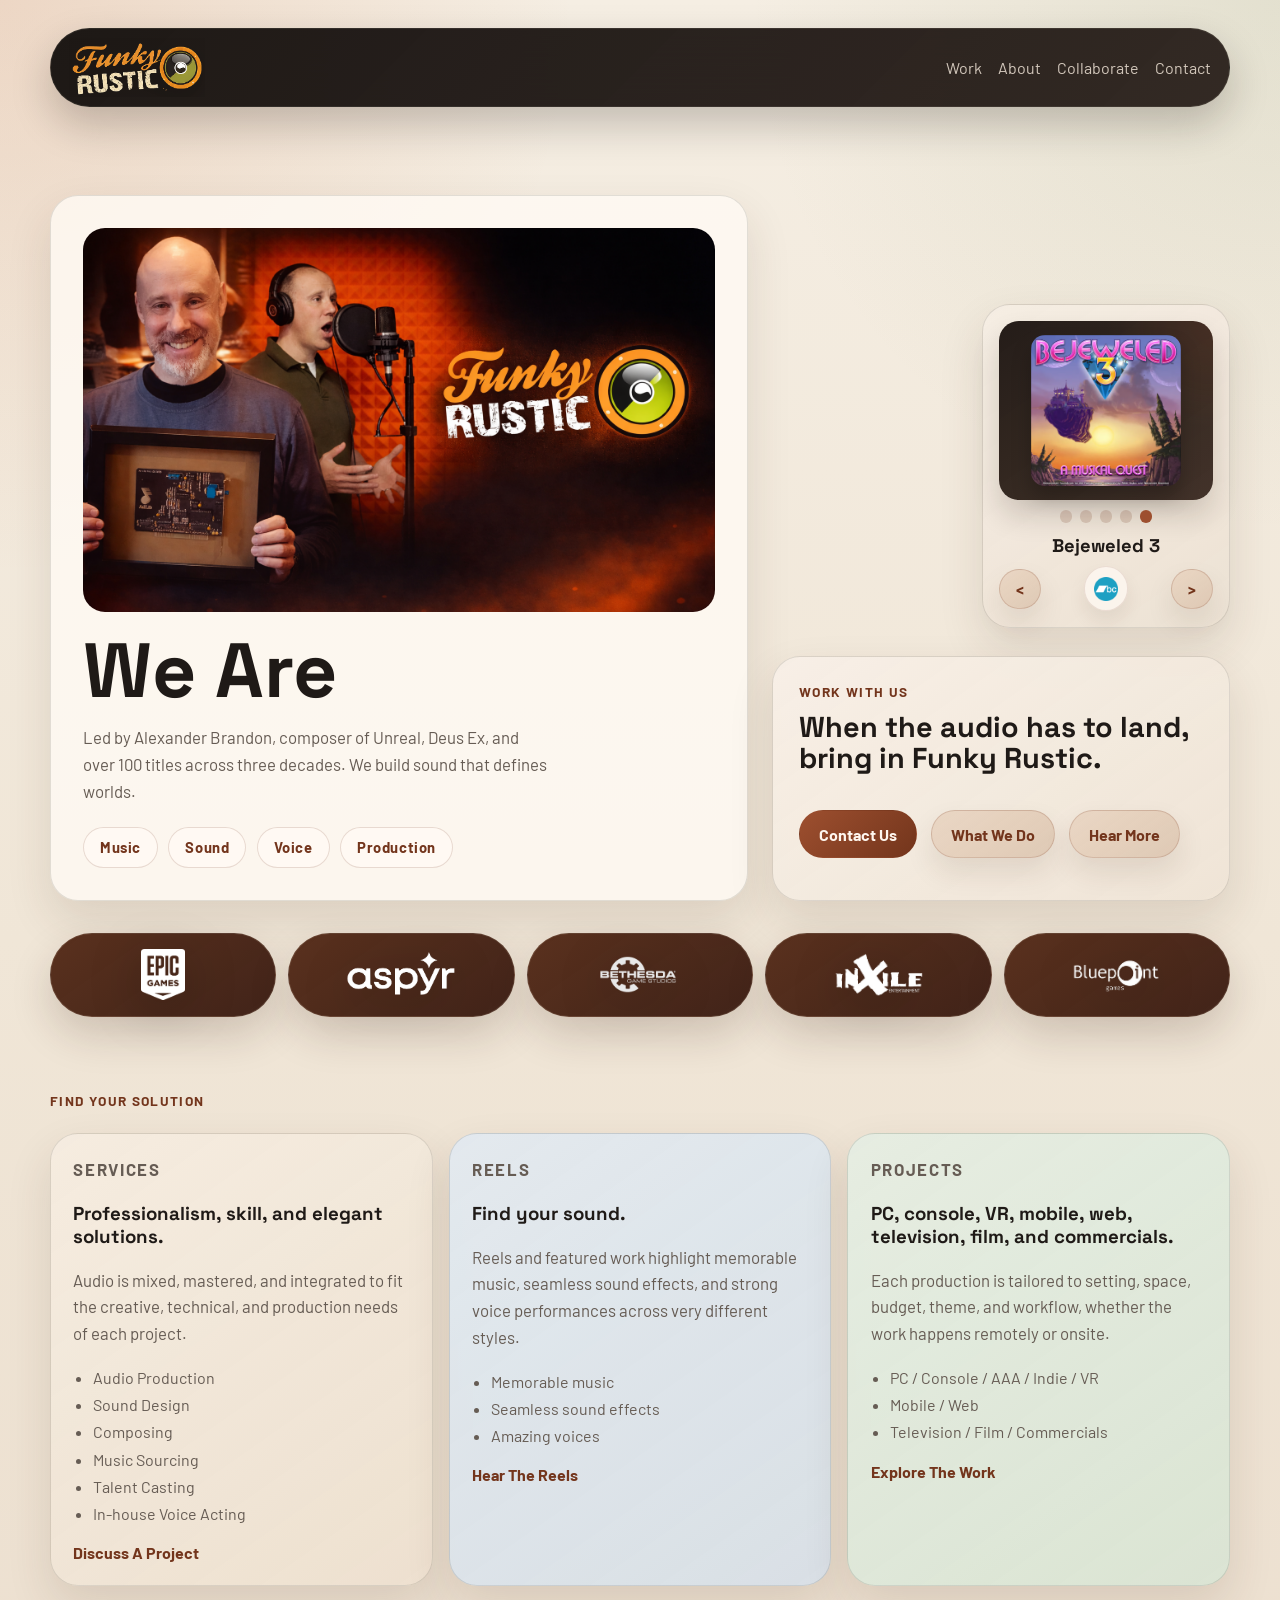
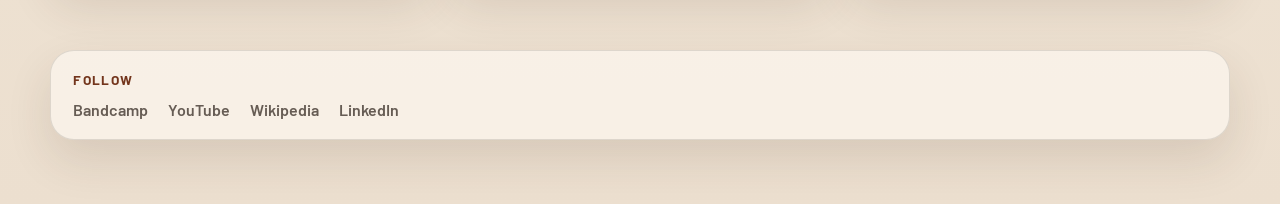
==== commit 67ef2eeb: "Rebuilt Logo" ====
--- a/index.html
+++ b/index.html
@@ -44,7 +44,7 @@
         <a class="brand" href="index.html" aria-label="Funky Rustic home">
           <img
             class="brand-mark"
-            src="assets/branding/Funky Rustic_large_noborder2.png.avif"
+            src="assets/branding/FunkyRustic_SmallBanner_NoBackground.png"
             alt="Funky Rustic logo"
           />
         </a>
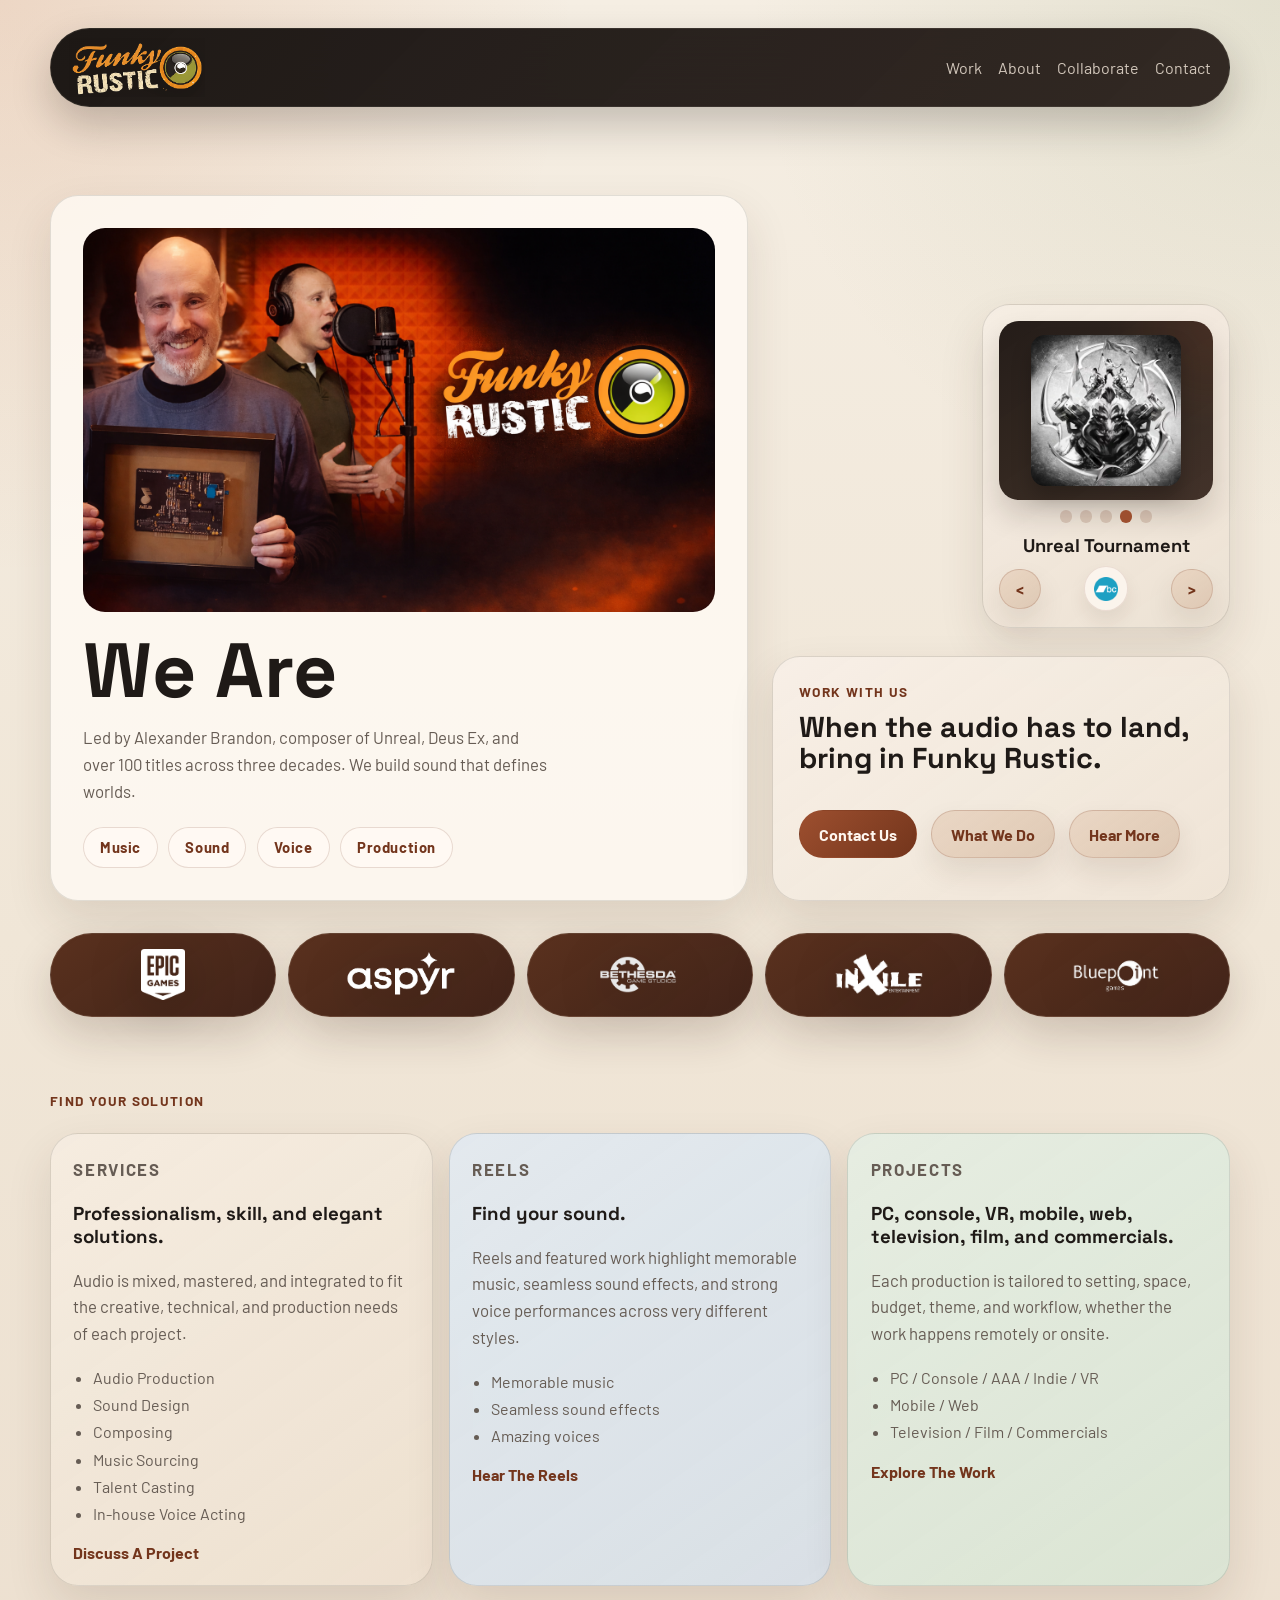
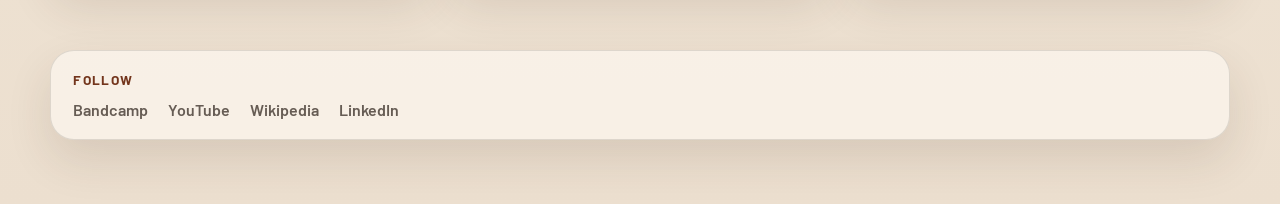
==== commit b975e223: "Mobile Cleanup" ====
--- a/index.html
+++ b/index.html
@@ -59,11 +59,13 @@
       <main>
         <section class="hero hero-home">
           <div class="hero-copy">
-            <img
-              class="hero-intro-image"
-              src="assets/branding/FunkyRustic_Montage_Full.png"
-              alt="Funky Rustic brand montage"
-            />
+            <a href="collaborate.html" aria-label="Explore how to work with Funky Rustic">
+              <img
+                class="hero-intro-image"
+                src="assets/branding/FunkyRustic_Montage_Full.png"
+                alt="Funky Rustic brand montage"
+              />
+            </a>
             <h1>
               We Are
               <span class="hero-cycle" aria-label="Sound, Music, Voice">
--- a/styles.css
+++ b/styles.css
@@ -1699,6 +1699,15 @@
     width: min(100% - 1rem, 100%);
   }
 
+  .hero-intro-image {
+    object-position: right center;
+  }
+
+  .hero-copy {
+    padding-left: 1rem;
+    padding-right: 1rem;
+  }
+
   .hero-copy,
   .hero-card,
   .info-card,
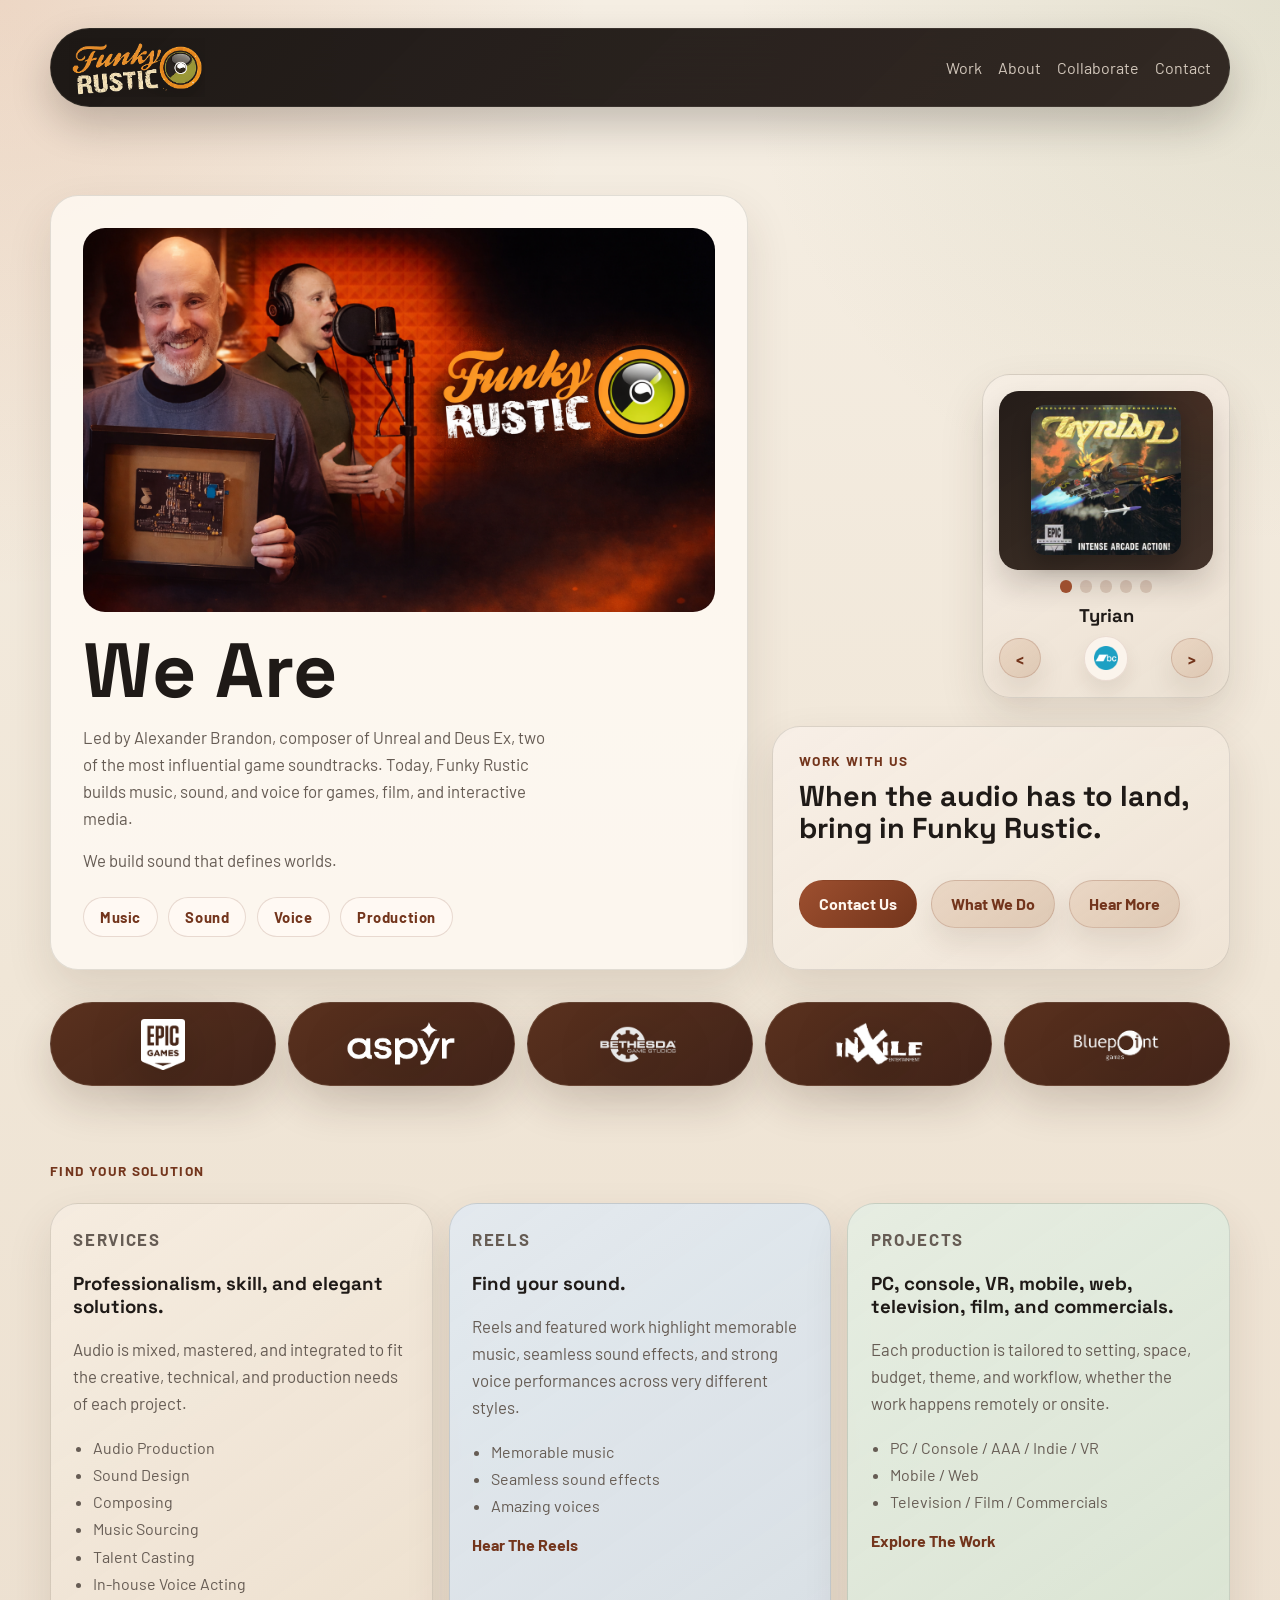
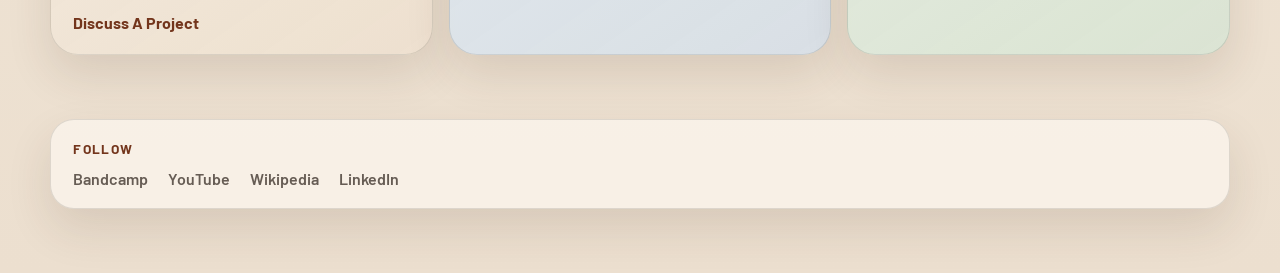
==== commit ddee622b: "Hero Branding update" ====
--- a/index.html
+++ b/index.html
@@ -75,9 +75,12 @@
               </span>
             </h1>
             <p class="hero-text">
-              Led by Alexander Brandon, composer of Unreal, Deus Ex, and over
-              100 titles across three decades. We build sound that defines
-              worlds.
+              Led by Alexander Brandon, composer of Unreal and Deus Ex, two of
+              the most influential game soundtracks. Today, Funky Rustic builds
+              music, sound, and voice for games, film, and interactive media.
+            </p>
+            <p class="hero-text">
+              We build sound that defines worlds.
             </p>
             <div class="hero-pill-row" aria-label="Core capabilities">
               <span class="hero-pill">Music</span>
--- a/styles.css
+++ b/styles.css
@@ -1700,6 +1700,7 @@
   }
 
   .hero-intro-image {
+    height: 21.5rem;
     object-position: right center;
   }
 
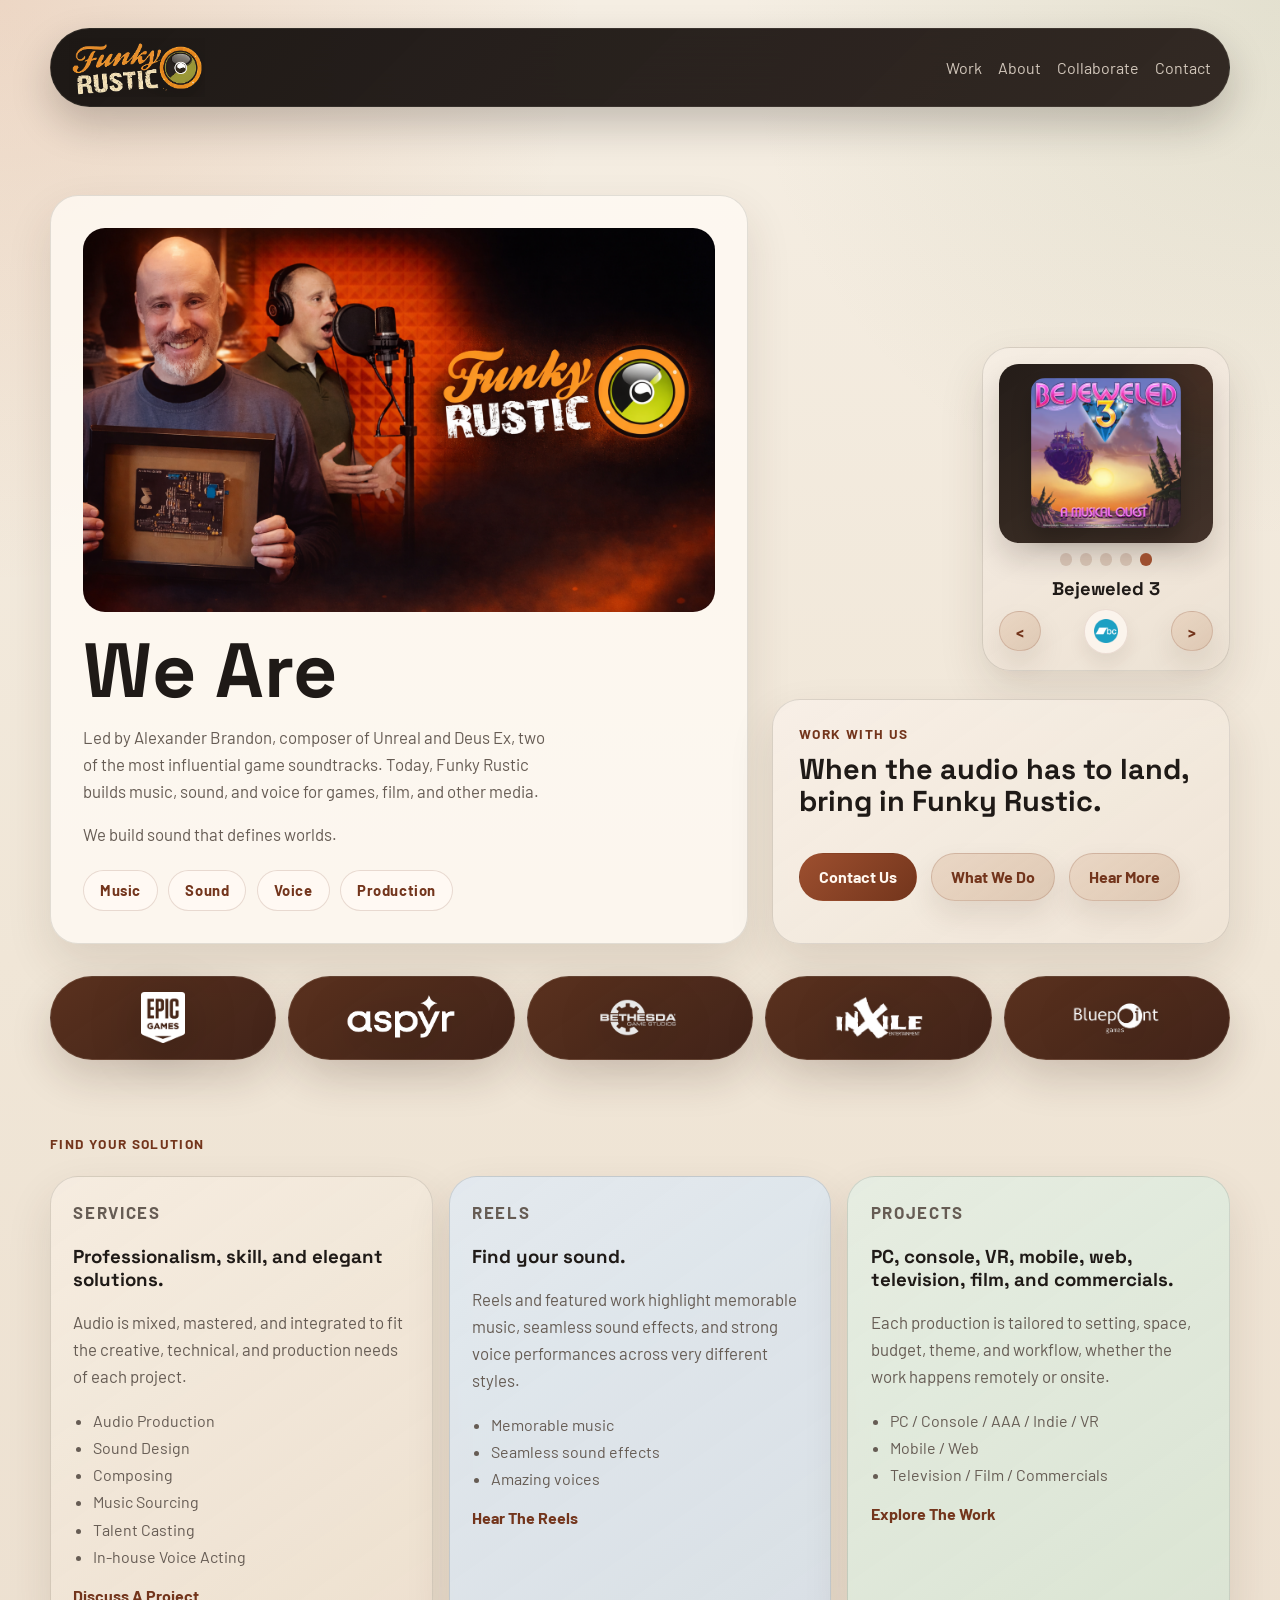
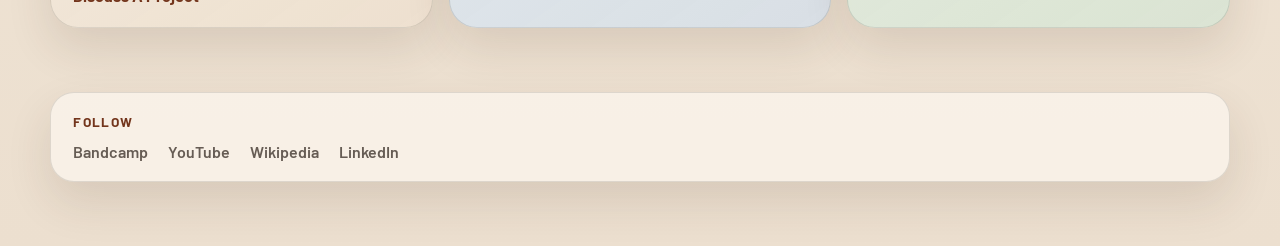
==== commit 46a84a0f: "Update index.html" ====
--- a/index.html
+++ b/index.html
@@ -77,7 +77,7 @@
             <p class="hero-text">
               Led by Alexander Brandon, composer of Unreal and Deus Ex, two of
               the most influential game soundtracks. Today, Funky Rustic builds
-              music, sound, and voice for games, film, and interactive media.
+              music, sound, and voice for games, film, and other media.
             </p>
             <p class="hero-text">
               We build sound that defines worlds.
--- a/styles.css
+++ b/styles.css
@@ -1699,6 +1699,10 @@
     width: min(100% - 1rem, 100%);
   }
 
+  .hero {
+    padding-top: 1.5rem;
+  }
+
   .hero-intro-image {
     height: 21.5rem;
     object-position: right center;
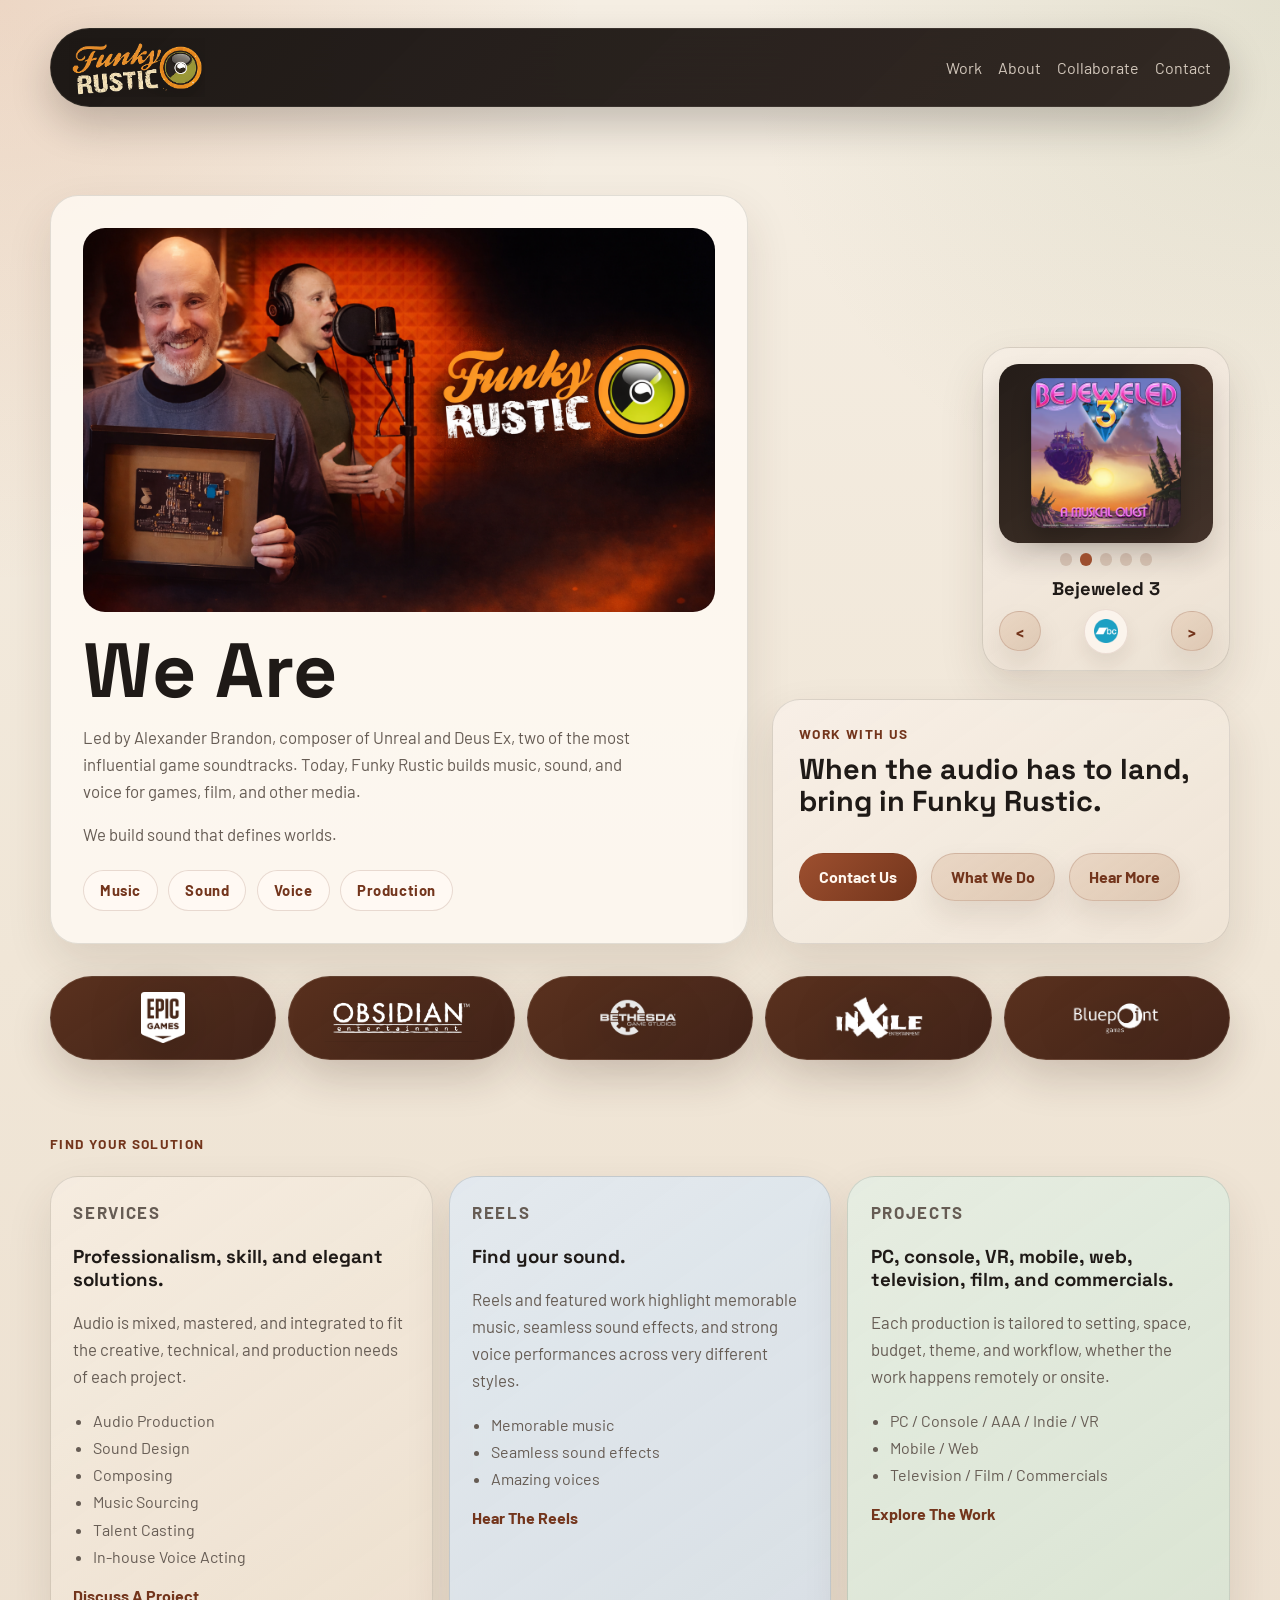
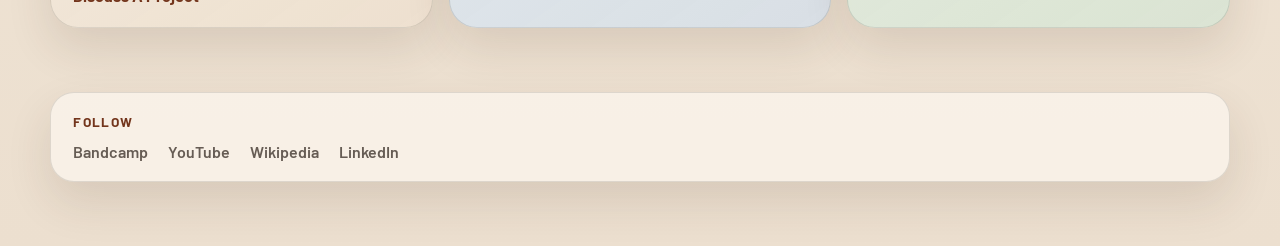
==== commit 9ab76f8f: "Credit Fixes" ====
--- a/index.html
+++ b/index.html
@@ -36,7 +36,7 @@
       href="https://fonts.googleapis.com/css2?family=Barlow:opsz,wght@9..144,400;9..144,500;9..144,600;9..144,700&family=Space+Grotesk:wght@500;700&display=swap"
       rel="stylesheet"
     />
-    <link rel="stylesheet" href="styles.css?v=20260329-1" />
+    <link rel="stylesheet" href="styles.css?v=20260329-2" />
   </head>
   <body>
     <div class="site-shell">
@@ -169,8 +169,8 @@
             <a class="proof-logo-card" href="work.html#company-credits" aria-label="Epic related credits">
               <img class="proof-logo proof-logo-standard" src="assets/companylogos/logo_epic.png" alt="Epic Games logo" />
             </a>
-            <a class="proof-logo-card" href="work.html#company-credits" aria-label="Aspyr related credits">
-              <img class="proof-logo proof-logo-standard" src="assets/companylogos/logo_aspyr.png" alt="Aspyr logo" />
+            <a class="proof-logo-card" href="work.html#company-credits" aria-label="Obsidian related credits">
+              <img class="proof-logo proof-logo-standard" src="assets/companylogos/logo_obsidian.svg.png" alt="Obsidian Entertainment logo" />
             </a>
             <a class="proof-logo-card" href="work.html#company-credits" aria-label="Bethesda related credits">
               <img class="proof-logo proof-logo-standard" src="assets/companylogos/logo_bethesda.avif" alt="Bethesda logo" />
--- a/styles.css
+++ b/styles.css
@@ -266,7 +266,7 @@
 }
 
 .hero-home .hero-text {
-  max-width: 52ch;
+  max-width: 62ch;
 }
 
 .hero-actions {
@@ -1704,7 +1704,6 @@
   }
 
   .hero-intro-image {
-    height: 21.5rem;
     object-position: right center;
   }
 
